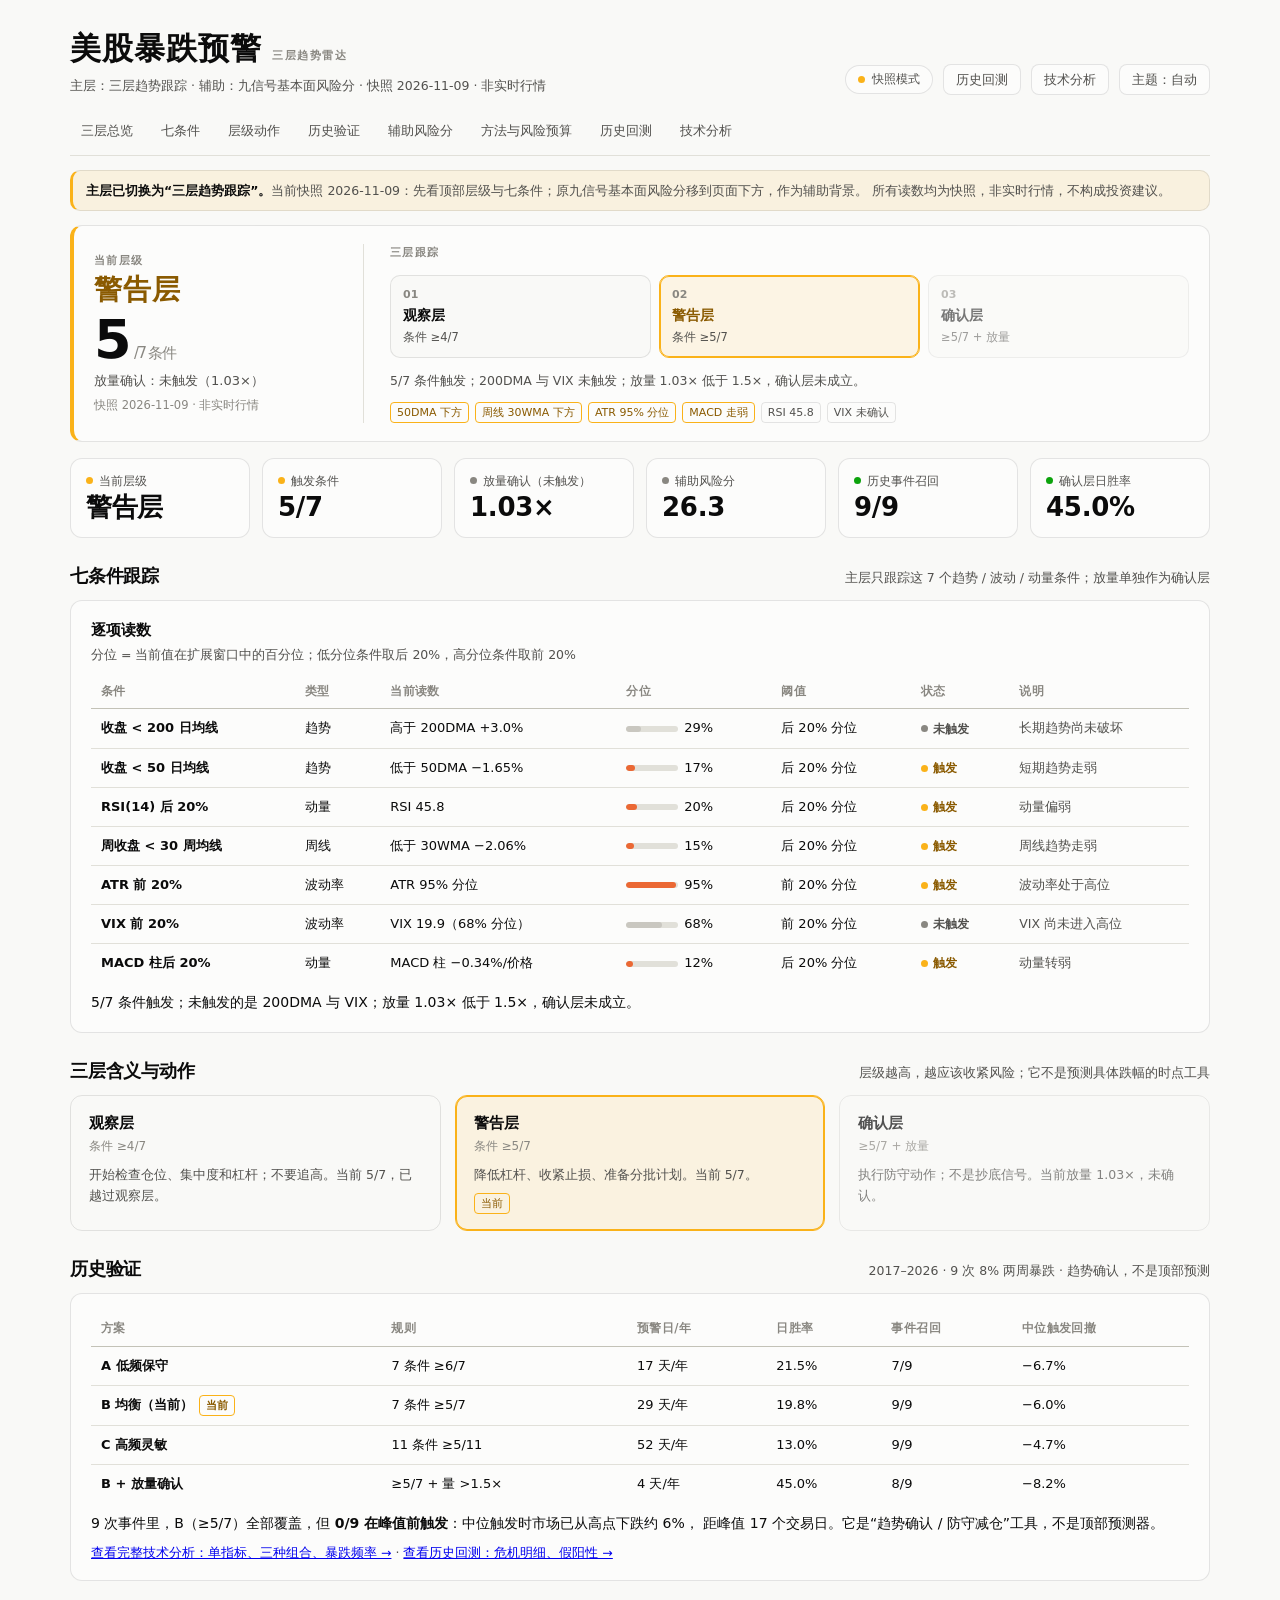
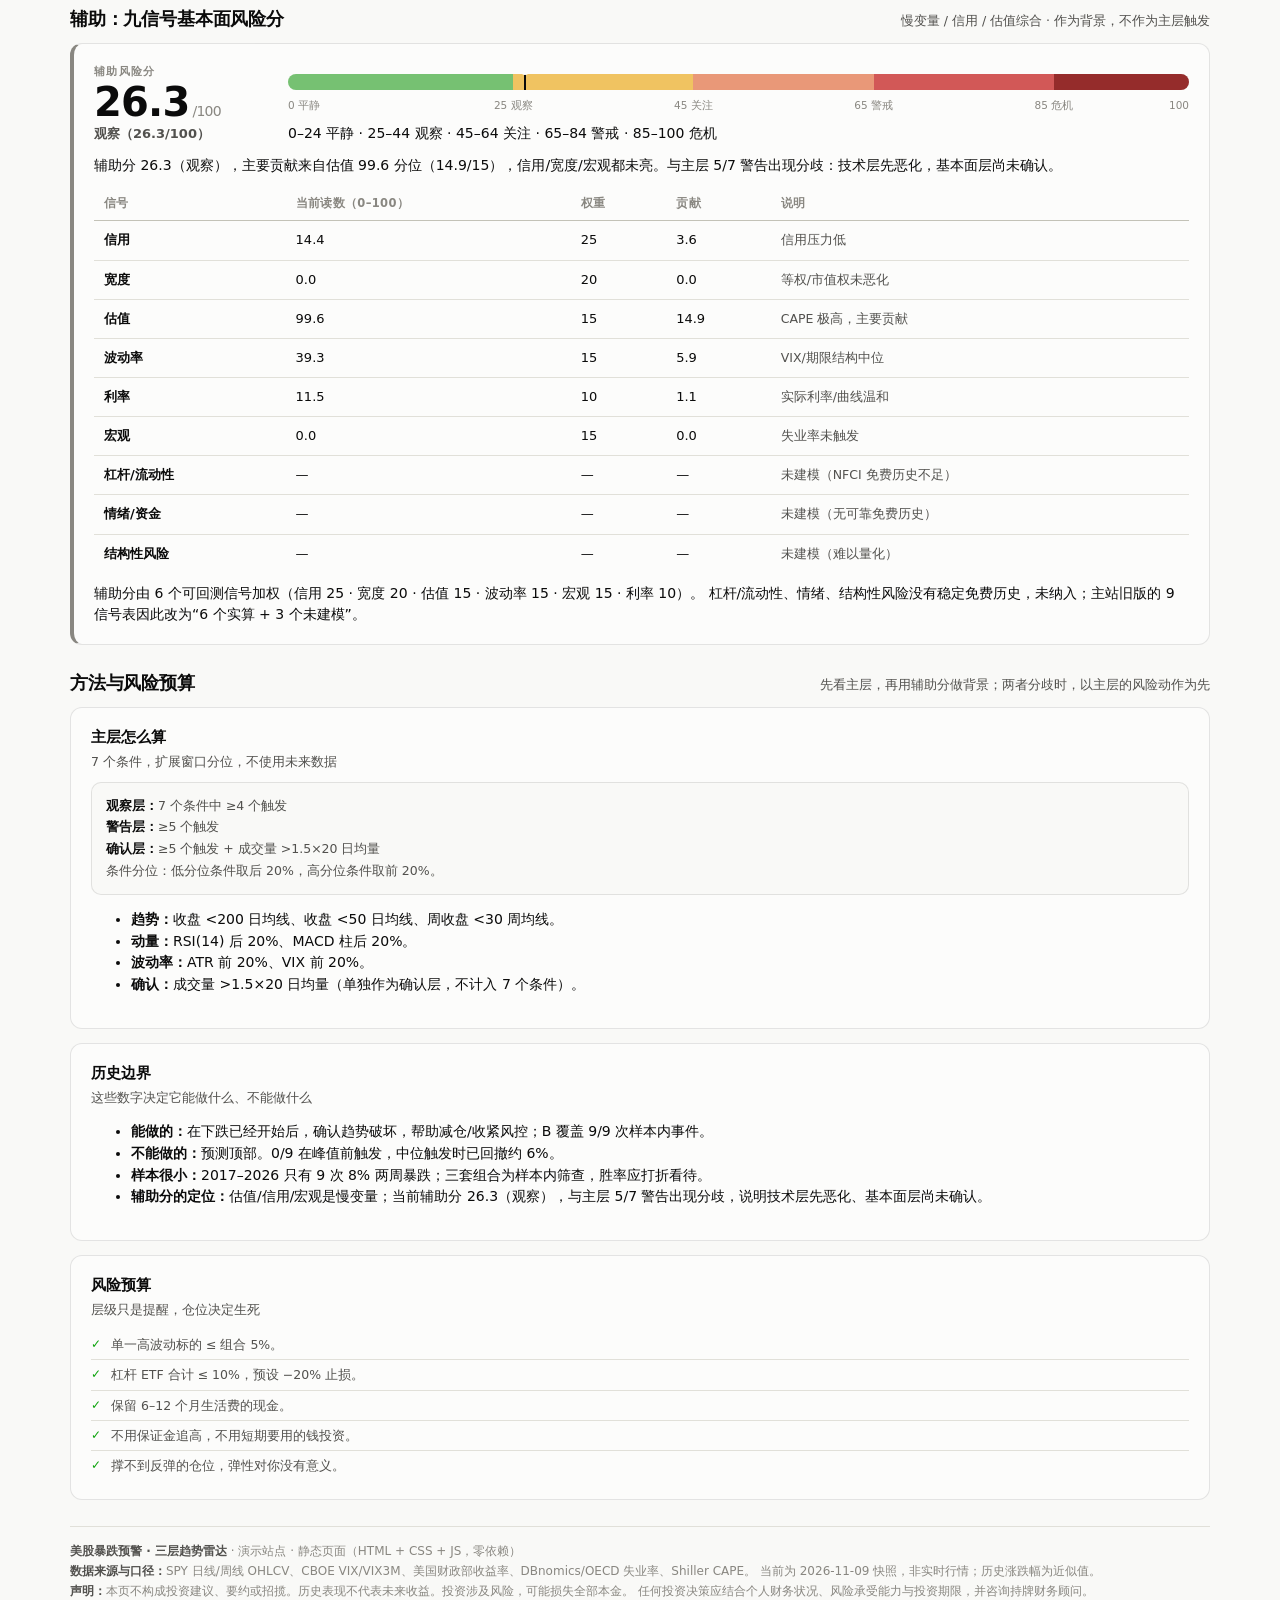
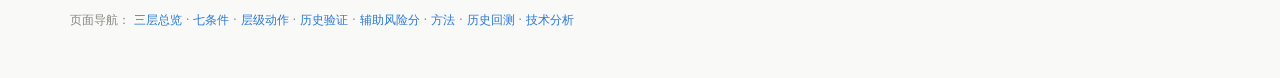
==== index.html @ b8412d59 "Revert "Add GitHub Sponsors button to all pages" This reverts commit 6f9db22087b6ce743ba89060d4298cd" ====
<!DOCTYPE html>
<html lang="zh-CN">
<head>
<meta charset="UTF-8">
<meta name="viewport" content="width=device-width, initial-scale=1.0">
<title>美股暴跌预警 · 三层趋势雷达</title>
<meta name="description" content="以三层趋势跟踪为主：观察层 ≥4/7、警告层 ≥5/7、确认层 ≥5/7 + 放量。原九信号基本面风险分降为辅助信息。快照数据，不构成投资建议。">
<meta name="theme-color" content="#f9f9f7" media="(prefers-color-scheme: light)">
<meta name="theme-color" content="#0d0d0d" media="(prefers-color-scheme: dark)">
<link rel="icon" type="image/svg+xml" href="assets/favicon.svg">
<link rel="stylesheet" href="assets/site.css">
<style>
  /* 三层首页专用布局 */
  .layer-hero {
    display: grid;
    grid-template-columns: 270px 1fr;
    gap: 26px;
    align-items: stretch;
    border-left: 4px solid var(--warn);
  }
  .layer-current {
    border-right: 1px solid var(--grid);
    padding-right: 24px;
    display: flex;
    flex-direction: column;
    justify-content: center;
  }
  .layer-tier {
    font-size: 28px;
    font-weight: 750;
    letter-spacing: 0.04em;
    line-height: 1.2;
    margin-top: 4px;
    color: var(--warn-text);
  }
  .layer-score {
    font-size: 54px;
    font-weight: 750;
    line-height: 1.05;
    letter-spacing: -0.03em;
    margin: 6px 0 2px;
  }
  .layer-score small {
    font-size: 15px;
    font-weight: 500;
    color: var(--muted);
    margin-left: 4px;
  }
  .layer-sub { font-size: 13px; color: var(--ink-2); }
  .layer-note { font-size: 11.5px; color: var(--muted); margin-top: 6px; }
  .layer-right { min-width: 0; }
  .layer-ladder { display: flex; align-items: stretch; margin: 14px 0 12px; }
  .layer-step {
    flex: 1;
    border: 1px solid var(--border);
    border-radius: 10px;
    padding: 10px 12px;
    background: var(--page);
    opacity: 0.55;
  }
  .layer-step + .layer-step { margin-left: 8px; }
  .layer-step.active { opacity: 1; }
  .layer-step.current {
    border-color: var(--warn);
    background: var(--warn-soft);
    box-shadow: 0 0 0 1px var(--warn) inset;
  }
  .layer-step .ls-num { font-size: 11px; color: var(--muted); font-weight: 650; }
  .layer-step .ls-title { font-size: 14px; font-weight: 700; margin: 2px 0; }
  .layer-step .ls-rule { font-size: 11.5px; color: var(--ink-2); }
  .layer-step.current .ls-title { color: var(--warn-text); }
  .layer-summary {
    font-size: 12.5px;
    line-height: 1.75;
    color: var(--ink-2);
    margin: 6px 0 10px;
  }
  .layer-tags { display: flex; flex-wrap: wrap; gap: 6px; }

  .tier-grid { display: grid; grid-template-columns: repeat(3, 1fr); gap: 14px; }
  .tier-card {
    background: var(--surface);
    border: 1px solid var(--border);
    border-radius: 12px;
    padding: 16px 18px;
    opacity: 0.7;
  }
  .tier-card.active { opacity: 1; }
  .tier-card.current {
    border-color: var(--warn);
    background: var(--warn-soft);
    box-shadow: 0 0 0 1px var(--warn) inset;
  }
  .tier-card h3 { margin: 0; font-size: 15px; }
  .tier-card .rule { font-size: 12px; color: var(--muted); margin-top: 2px; }
  .tier-card p { font-size: 12.5px; color: var(--ink-2); line-height: 1.7; margin: 8px 0 0; }
  .tier-card .tag { margin-top: 8px; }

  .aux-card { border-left: 4px solid var(--muted); }
  .aux-head {
    display: grid;
    grid-template-columns: 170px 1fr;
    gap: 24px;
    align-items: center;
    margin-bottom: 10px;
  }
  .aux-score { font-size: 40px; font-weight: 750; line-height: 1.1; letter-spacing: -0.02em; }
  .aux-score small { font-size: 14px; font-weight: 500; color: var(--muted); margin-left: 3px; }
  .aux-band { font-size: 13px; font-weight: 650; color: var(--ink-2); }
  .aux-meter-wrap { min-width: 0; }

  @media (max-width: 900px) {
    .layer-hero { grid-template-columns: 1fr; }
    .layer-current {
      border-right: 0;
      border-bottom: 1px solid var(--grid);
      padding-right: 0;
      padding-bottom: 14px;
    }
    .layer-ladder { flex-direction: column; }
    .layer-step + .layer-step { margin-left: 0; margin-top: 6px; }
    .tier-grid { grid-template-columns: 1fr; }
    .aux-head { grid-template-columns: 1fr; }
  }
</style>
</head>
<body class="viz-root">
<div class="wrap">

  <header class="masthead">
    <div>
      <h1>美股暴跌预警 <span class="mast-tag">三层趋势雷达</span></h1>
      <div class="sub">主层：三层趋势跟踪 · 辅助：九信号基本面风险分 · 快照 <span id="updTime">—</span> · 非实时行情</div>
    </div>
    <div class="mast-right">
      <span class="src-badge"><span class="live-dot"></span> 快照模式</span>
      <a class="ghost-btn" href="backtest.html" style="text-decoration:none">历史回测</a>
      <a class="ghost-btn" href="technical.html" style="text-decoration:none">技术分析</a>
      <button class="ghost-btn" id="themeBtn" type="button">主题：自动</button>
    </div>
  </header>

  <nav class="site-nav" aria-label="页面导航">
    <a href="#overview">三层总览</a>
    <a href="#conditions">七条件</a>
    <a href="#tiers">层级动作</a>
    <a href="#validation">历史验证</a>
    <a href="#auxiliary">辅助风险分</a>
    <a href="#method">方法与风险预算</a>
    <a href="backtest.html">历史回测</a>
    <a href="technical.html">技术分析</a>
  </nav>

  <div class="demo-banner" role="note">
    <strong>主层已切换为“三层趋势跟踪”。</strong>当前快照 <span id="bannerDate">—</span>：先看顶部层级与七条件；原九信号基本面风险分移到页面下方，作为辅助背景。
    所有读数均为快照，非实时行情，不构成投资建议。
  </div>

  <!-- ================= 三层总览 ================= -->
  <section id="overview" class="report-section">
    <div class="card layer-hero" id="layerHero">
      <div class="layer-current">
        <div class="eyebrow">当前层级</div>
        <div class="layer-tier" id="layerTier">警告层</div>
        <div class="layer-score"><span id="layerScore">5</span><small>/7 条件</small></div>
        <div class="layer-sub" id="layerSub">放量确认：未触发（1.03×）</div>
        <div class="layer-note">快照 <span id="layerDate">—</span> · 非实时行情</div>
      </div>
      <div class="layer-right">
        <div class="eyebrow">三层跟踪</div>
        <div class="layer-ladder" id="layerLadder">
          <div class="layer-step" data-tier="observe">
            <div class="ls-num">01</div>
            <div class="ls-title">观察层</div>
            <div class="ls-rule">条件 ≥4/7</div>
          </div>
          <div class="layer-step" data-tier="warn">
            <div class="ls-num">02</div>
            <div class="ls-title">警告层</div>
            <div class="ls-rule">条件 ≥5/7</div>
          </div>
          <div class="layer-step" data-tier="confirm">
            <div class="ls-num">03</div>
            <div class="ls-title">确认层</div>
            <div class="ls-rule">≥5/7 + 放量</div>
          </div>
        </div>
        <p class="layer-summary" id="layerSummary">加载中…</p>
        <div class="layer-tags" id="layerTags"></div>
      </div>
    </div>
  </section>

  <!-- ================= KPI ================= -->
  <section class="kpis" id="layerKpis" aria-label="三层跟踪核心指标"></section>

  <!-- ================= 七条件 ================= -->
  <section id="conditions" class="report-section">
    <div class="section-head">
      <h2>七条件跟踪</h2>
      <p class="cap">主层只跟踪这 7 个趋势 / 波动 / 动量条件；放量单独作为确认层</p>
    </div>
    <div class="card">
      <div class="card-head">
        <div>
          <h2>逐项读数</h2>
          <p class="cap">分位 = 当前值在扩展窗口中的百分位；低分位条件取后 20%，高分位条件取前 20%</p>
        </div>
      </div>
      <p class="scroll-hint">表格可左右滑动 →</p>
      <div class="tblwrap">
        <table class="sig" id="conditionTable">
          <thead>
            <tr>
              <th>条件</th><th>类型</th><th>当前读数</th><th>分位</th>
              <th>阈值</th><th>状态</th><th>说明</th>
            </tr>
          </thead>
          <tbody id="conditionRows"></tbody>
        </table>
      </div>
      <p class="tech-note" id="conditionNote" style="margin:10px 0 0">加载中…</p>
    </div>
  </section>

  <!-- ================= 层级动作 ================= -->
  <section id="tiers" class="report-section">
    <div class="section-head">
      <h2>三层含义与动作</h2>
      <p class="cap">层级越高，越应该收紧风险；它不是预测具体跌幅的时点工具</p>
    </div>
    <div class="tier-grid" id="tierCards"></div>
  </section>

  <!-- ================= 历史验证 ================= -->
  <section id="validation" class="report-section">
    <div class="section-head">
      <h2>历史验证</h2>
      <p class="cap">2017–2026 · 9 次 8% 两周暴跌 · 趋势确认，不是顶部预测</p>
    </div>
    <div class="card">
      <p class="scroll-hint">表格可左右滑动 →</p>
      <div class="tblwrap">
        <table class="sig" id="profileTable">
          <thead>
            <tr>
              <th>方案</th><th>规则</th><th>预警日/年</th>
              <th>日胜率</th><th>事件召回</th><th>中位触发回撤</th>
            </tr>
          </thead>
          <tbody id="profileRows"></tbody>
        </table>
      </div>
      <p class="tech-note" style="margin:10px 0 0">
        9 次事件里，B（≥5/7）全部覆盖，但 <b>0/9 在峰值前触发</b>：中位触发时市场已从高点下跌约 6%，
        距峰值 17 个交易日。它是“趋势确认 / 防守减仓”工具，不是顶部预测器。
      </p>
      <p class="cap" style="margin-top:8px">
        <a href="technical.html">查看完整技术分析：单指标、三种组合、暴跌频率 →</a> ·
        <a href="backtest.html">查看历史回测：危机明细、假阳性 →</a>
      </p>
    </div>
  </section>

  <!-- ================= 辅助风险分 ================= -->
  <section id="auxiliary" class="report-section">
    <div class="section-head">
      <h2>辅助：九信号基本面风险分</h2>
      <p class="cap">慢变量 / 信用 / 估值综合 · 作为背景，不作为主层触发</p>
    </div>

    <div class="card aux-card">
      <div class="aux-head">
        <div>
          <div class="eyebrow">辅助风险分</div>
          <div class="aux-score"><span id="auxScore">26.3</span><small>/100</small></div>
          <div class="aux-band" id="auxBand">观察</div>
        </div>
        <div class="aux-meter-wrap">
          <div class="risk-meter" id="auxMeter" role="img" aria-label="辅助风险分 26.3，处于观察区间">
            <div class="rm-seg rm-calm" style="width:25%"></div>
            <div class="rm-seg rm-watch" style="width:20%"></div>
            <div class="rm-seg rm-elev" style="width:20%"></div>
            <div class="rm-seg rm-alert" style="width:20%"></div>
            <div class="rm-seg rm-crisis" style="width:15%"></div>
            <div class="rm-marker" id="auxMarker" style="left:26.3%"><span></span></div>
          </div>
          <div class="risk-scale">
            <span style="left:0%">0 平静</span>
            <span style="left:25%">25 观察</span>
            <span style="left:45%">45 关注</span>
            <span style="left:65%">65 警戒</span>
            <span style="left:85%">85 危机</span>
            <span style="left:100%">100</span>
          </div>
          <p class="tech-note" style="margin:6px 0 0">0–24 平静 · 25–44 观察 · 45–64 关注 · 65–84 警戒 · 85–100 危机</p>
        </div>
      </div>

      <p class="tech-note" id="auxNote" style="margin:6px 0 10px">加载中…</p>

      <p class="scroll-hint">表格可左右滑动 →</p>
      <div class="tblwrap">
        <table class="sig">
          <thead>
            <tr><th>信号</th><th>当前读数（0–100）</th><th>权重</th><th>贡献</th><th>说明</th></tr>
          </thead>
          <tbody id="auxRows"></tbody>
        </table>
      </div>
      <p class="tech-note" style="margin:10px 0 0">
        辅助分由 6 个可回测信号加权（信用 25 · 宽度 20 · 估值 15 · 波动率 15 · 宏观 15 · 利率 10）。
        杠杆/流动性、情绪、结构性风险没有稳定免费历史，未纳入；主站旧版的 9 信号表因此改为“6 个实算 + 3 个未建模”。
      </p>
    </div>
  </section>

  <!-- ================= 方法与风险预算 ================= -->
  <section id="method" class="report-section">
    <div class="section-head">
      <h2>方法与风险预算</h2>
      <p class="cap">先看主层，再用辅助分做背景；两者分歧时，以主层的风险动作为先</p>
    </div>

    <div class="card">
      <div class="card-head">
        <div>
          <h2>主层怎么算</h2>
          <p class="cap">7 个条件，扩展窗口分位，不使用未来数据</p>
        </div>
      </div>
      <div class="formula-box" style="margin-bottom:10px">
        <b>观察层：</b>7 个条件中 ≥4 个触发<br>
        <b>警告层：</b>≥5 个触发<br>
        <b>确认层：</b>≥5 个触发 + 成交量 &gt;1.5×20 日均量<br>
        条件分位：低分位条件取后 20%，高分位条件取前 20%。
      </div>
      <ul class="tech-list">
        <li><b>趋势：</b>收盘 &lt;200 日均线、收盘 &lt;50 日均线、周收盘 &lt;30 周均线。</li>
        <li><b>动量：</b>RSI(14) 后 20%、MACD 柱后 20%。</li>
        <li><b>波动率：</b>ATR 前 20%、VIX 前 20%。</li>
        <li><b>确认：</b>成交量 &gt;1.5×20 日均量（单独作为确认层，不计入 7 个条件）。</li>
      </ul>
    </div>

    <div class="card">
      <div class="card-head">
        <div>
          <h2>历史边界</h2>
          <p class="cap">这些数字决定它能做什么、不能做什么</p>
        </div>
      </div>
      <ul class="tech-list">
        <li><b>能做的：</b>在下跌已经开始后，确认趋势破坏，帮助减仓/收紧风控；B 覆盖 9/9 次样本内事件。</li>
        <li><b>不能做的：</b>预测顶部。0/9 在峰值前触发，中位触发时已回撤约 6%。</li>
        <li><b>样本很小：</b>2017–2026 只有 9 次 8% 两周暴跌；三套组合为样本内筛查，胜率应打折看待。</li>
        <li><b>辅助分的定位：</b>估值/信用/宏观是慢变量；当前辅助分 26.3（观察），与主层 5/7 警告出现分歧，说明技术层先恶化、基本面层尚未确认。</li>
      </ul>
    </div>

    <div class="card">
      <div class="card-head">
        <div>
          <h2>风险预算</h2>
          <p class="cap">层级只是提醒，仓位决定生死</p>
        </div>
      </div>
      <ul class="checklist">
        <li>单一高波动标的 ≤ 组合 5%。</li>
        <li>杠杆 ETF 合计 ≤ 10%，预设 −20% 止损。</li>
        <li>保留 6–12 个月生活费的现金。</li>
        <li>不用保证金追高，不用短期要用的钱投资。</li>
        <li>撑不到反弹的仓位，弹性对你没有意义。</li>
      </ul>
    </div>
  </section>

  <footer>
    <b>美股暴跌预警 · 三层趋势雷达</b> · 演示站点 · 静态页面（HTML + CSS + JS，零依赖）<br>
    <b>数据来源与口径：</b>SPY 日线/周线 OHLCV、CBOE VIX/VIX3M、美国财政部收益率、DBnomics/OECD 失业率、Shiller CAPE。
    当前为 <span id="footerDate">—</span> 快照，非实时行情；历史涨跌幅为近似值。<br>
    <b>声明：</b>本页不构成投资建议、要约或招揽。历史表现不代表未来收益。投资涉及风险，可能损失全部本金。
    任何投资决策应结合个人财务状况、风险承受能力与投资期限，并咨询持牌财务顾问。<br>
    <span style="display:block;margin-top:8px">
      页面导航：
      <a href="#overview">三层总览</a> ·
      <a href="#conditions">七条件</a> ·
      <a href="#tiers">层级动作</a> ·
      <a href="#validation">历史验证</a> ·
      <a href="#auxiliary">辅助风险分</a> ·
      <a href="#method">方法</a> ·
      <a href="backtest.html">历史回测</a> ·
      <a href="technical.html">技术分析</a>
    </span>
  </footer>
</div>

<noscript>
  <div style="max-width:1140px;margin:12px auto;padding:12px;border:1px solid #d03b3b;border-radius:8px;color:#d03b3b">
    三层跟踪与辅助分需要启用 JavaScript。
  </div>
</noscript>

<script src="assets/app.js"></script>
</body>
</html>
---- assets/site.css ----
/* ==========================================================================
   美股暴跌预警 · US Crash Radar
   设计令牌复用自 GoldWebsite / goldsite 的 dataviz 调色板实例。
   零依赖，浏览器直接打开即可。
   ========================================================================== */

.viz-root {
  color-scheme: light;
  --surface-1: #fcfcfb;
  --page: #f9f9f7;
  --ink: #0b0b0b;
  --ink-2: #52514e;
  --muted: #898781;
  --grid: #e1e0d9;
  --baseline: #c3c2b7;
  --border: rgba(11, 11, 11, 0.10);
  --s1: #2a78d6;
  --s2: #eb6834;
  --rise: #008300;
  --fall: #e34948;
  --seq-track: #cde2fb;
  --deem: #c9c7c0;
  --good: #0ca30c;
  --good-text: #006300;
  --warn: #fab219;
  --warn-text: #8a5a00;
  --serious: #ec835a;
  --serious-text: #a34a1f;
  --crit: #d03b3b;
  --delta-up: #006300;
  --delta-down: #d03b3b;
  --tt-bg: #ffffff;
  --tt-shadow: 0 6px 24px rgba(11, 11, 11, 0.14);
  --accent-soft: rgba(42, 120, 214, 0.08);
  --warn-soft: rgba(250, 178, 25, 0.10);
  --crit-soft: rgba(208, 59, 59, 0.08);
}

@media (prefers-color-scheme: dark) {
  :root:where(:not([data-theme="light"])) .viz-root {
    color-scheme: dark;
    --surface-1: #1a1a19;
    --page: #0d0d0d;
    --ink: #ffffff;
    --ink-2: #c3c2b7;
    --muted: #898781;
    --grid: #2c2c2a;
    --baseline: #383835;
    --border: rgba(255, 255, 255, 0.10);
    --s1: #3987e5;
    --s2: #d95926;
    --rise: #008300;
    --fall: #e66767;
    --seq-track: #184f95;
    --deem: #4a4a46;
    --good: #0ca30c;
    --good-text: #0ca30c;
    --warn: #fab219;
    --warn-text: #fab219;
    --serious: #ec835a;
    --serious-text: #ec835a;
    --crit: #d03b3b;
    --delta-up: #0ca30c;
    --delta-down: #e66767;
    --tt-bg: #232322;
    --tt-shadow: 0 6px 24px rgba(0, 0, 0, 0.5);
    --accent-soft: rgba(57, 135, 229, 0.12);
    --warn-soft: rgba(250, 178, 25, 0.12);
    --crit-soft: rgba(208, 59, 59, 0.14);
  }
}

:root[data-theme="dark"] .viz-root {
  color-scheme: dark;
  --surface-1: #1a1a19;
  --page: #0d0d0d;
  --ink: #ffffff;
  --ink-2: #c3c2b7;
  --muted: #898781;
  --grid: #2c2c2a;
  --baseline: #383835;
  --border: rgba(255, 255, 255, 0.10);
  --s1: #3987e5;
  --s2: #d95926;
  --rise: #008300;
  --fall: #e66767;
  --seq-track: #184f95;
  --deem: #4a4a46;
  --good: #0ca30c;
  --good-text: #0ca30c;
  --warn: #fab219;
  --warn-text: #fab219;
  --serious: #ec835a;
  --serious-text: #ec835a;
  --crit: #d03b3b;
  --delta-up: #0ca30c;
  --delta-down: #e66767;
  --tt-bg: #232322;
  --tt-shadow: 0 6px 24px rgba(0, 0, 0, 0.5);
  --accent-soft: rgba(57, 135, 229, 0.12);
  --warn-soft: rgba(250, 178, 25, 0.12);
  --crit-soft: rgba(208, 59, 59, 0.14);
}

* { box-sizing: border-box; }

.viz-root {
  font-family: system-ui, -apple-system, "Segoe UI", "PingFang SC", "Microsoft YaHei", sans-serif;
  background: var(--page);
  color: var(--ink);
  margin: 0;
  min-height: 100vh;
  padding: 24px 20px 48px;
  font-size: 14px;
  line-height: 1.55;
  -webkit-font-smoothing: antialiased;
}

.wrap { max-width: 1140px; margin: 0 auto; }

/* ---------- 页头 ---------- */
.masthead {
  display: flex;
  align-items: flex-end;
  justify-content: space-between;
  gap: 16px;
  flex-wrap: wrap;
  margin-bottom: 12px;
}
.masthead h1 {
  font-size: 31px;
  font-weight: 750;
  margin: 0;
  letter-spacing: 1px;
  display: flex;
  align-items: baseline;
  flex-wrap: wrap;
  gap: 10px;
}
.mast-tag {
  font-size: 11px;
  font-weight: 650;
  letter-spacing: 1.6px;
  color: var(--muted);
}
.masthead .sub { color: var(--ink-2); font-size: 12.5px; margin-top: 4px; }
.mast-right { display: flex; align-items: center; gap: 10px; flex-wrap: wrap; }
.src-badge {
  font-size: 12px;
  color: var(--ink-2);
  border: 1px solid var(--border);
  border-radius: 999px;
  padding: 4px 12px;
  background: var(--surface-1);
  display: inline-flex;
  align-items: center;
  gap: 7px;
}
.live-dot {
  width: 7px;
  height: 7px;
  border-radius: 50%;
  background: var(--warn);
  flex: none;
}
.ghost-btn {
  font: inherit;
  font-size: 12.5px;
  color: var(--ink-2);
  background: var(--surface-1);
  border: 1px solid var(--border);
  border-radius: 8px;
  padding: 5px 12px;
  cursor: pointer;
}
.ghost-btn:hover { color: var(--ink); border-color: var(--baseline); }

/* ---------- 导航 ---------- */
.site-nav {
  position: sticky;
  top: 0;
  z-index: 30;
  display: flex;
  flex-wrap: wrap;
  gap: 6px;
  padding: 9px 0;
  margin-bottom: 14px;
  background: var(--page);
  background: color-mix(in srgb, var(--page) 92%, transparent);
  backdrop-filter: blur(10px);
  -webkit-backdrop-filter: blur(10px);
  border-bottom: 1px solid var(--grid);
}
.site-nav a {
  font-size: 12.5px;
  color: var(--ink-2);
  text-decoration: none;
  padding: 4px 10px;
  border-radius: 999px;
  border: 1px solid transparent;
  white-space: nowrap;
}
.site-nav a:hover { color: var(--s1); border-color: var(--border); background: var(--surface-1); }

/* ---------- 演示提示 ---------- */
.demo-banner {
  border: 1px solid var(--border);
  border-left: 3px solid var(--warn);
  border-radius: 10px;
  background: var(--warn-soft);
  color: var(--ink-2);
  font-size: 12.5px;
  line-height: 1.7;
  padding: 9px 13px;
  margin-bottom: 14px;
}
.demo-banner strong { color: var(--ink); }
.demo-banner code {
  font-family: ui-monospace, SFMono-Regular, Consolas, "Liberation Mono", monospace;
  font-size: 11.5px;
  background: var(--surface-1);
  border: 1px solid var(--border);
  border-radius: 5px;
  padding: 1px 5px;
  color: var(--ink);
}

/* ---------- 卡片 ---------- */
.card {
  background: var(--surface-1);
  border: 1px solid var(--border);
  border-radius: 12px;
  padding: 18px 20px;
}
.card + .card { margin-top: 14px; }
.card h2 { font-size: 15px; font-weight: 650; margin: 0; }
.card h3 { font-size: 13.5px; font-weight: 650; margin: 0 0 8px; }
.card .cap { color: var(--ink-2); font-size: 12.5px; margin: 3px 0 0; }
.card-head {
  display: flex;
  align-items: flex-start;
  justify-content: space-between;
  gap: 12px;
  margin-bottom: 10px;
  flex-wrap: wrap;
}
.eyebrow {
  font-size: 11px;
  font-weight: 700;
  letter-spacing: 0.12em;
  text-transform: uppercase;
  color: var(--muted);
}

/* ---------- 预警总览 ---------- */
.alert-card {
  display: grid;
  grid-template-columns: 250px 1fr;
  gap: 24px;
  align-items: stretch;
  border-left: 4px solid var(--serious);
}
.alert-left {
  border-right: 1px solid var(--grid);
  padding-right: 22px;
  display: flex;
  flex-direction: column;
  justify-content: center;
}
.alert-level {
  font-size: 25px;
  font-weight: 750;
  letter-spacing: 0.04em;
  line-height: 1.2;
  margin-top: 4px;
  color: var(--serious-text);
}
.alert-score {
  font-size: 52px;
  font-weight: 750;
  line-height: 1.05;
  letter-spacing: -0.03em;
  margin: 4px 0 2px;
}
.alert-score small { font-size: 16px; font-weight: 500; color: var(--muted); margin-left: 3px; }
.alert-note { font-size: 12px; color: var(--muted); }
.alert-right { min-width: 0; }
.risk-meter {
  position: relative;
  display: flex;
  height: 16px;
  border-radius: 8px;
  overflow: hidden;
  background: var(--grid);
  margin: 12px 0 7px;
}
.rm-seg { height: 100%; }
.rm-calm { background: var(--good); opacity: 0.50; }
.rm-watch { background: var(--warn); opacity: 0.62; }
.rm-elev { background: var(--serious); opacity: 0.76; }
.rm-alert { background: var(--crit); opacity: 0.82; }
.rm-crisis { background: #8f1d1d; opacity: 0.92; }
.rm-marker {
  position: absolute;
  top: -5px;
  bottom: -5px;
  width: 2px;
  background: var(--ink);
  transform: translateX(-1px);
}
.rm-marker span {
  position: absolute;
  top: -4px;
  left: 50%;
  transform: translateX(-50%);
  width: 10px;
  height: 10px;
  border-radius: 50%;
  background: var(--ink);
  border: 2px solid var(--surface-1);
}
.risk-scale {
  position: relative;
  height: 16px;
  font-size: 10.5px;
  color: var(--muted);
  margin-bottom: 10px;
}
.risk-scale span {
  position: absolute;
  top: 0;
  transform: translateX(-50%);
  white-space: nowrap;
}
.risk-scale span:first-child { transform: none; }
.risk-scale span:last-child { transform: translateX(-100%); }
.alert-summary {
  font-size: 13px;
  color: var(--ink-2);
  line-height: 1.7;
  margin: 8px 0 10px;
}
.alert-tags { display: flex; flex-wrap: wrap; gap: 6px; }

/* ---------- KPI ---------- */
.kpis {
  display: grid;
  grid-template-columns: repeat(auto-fit, minmax(172px, 1fr));
  gap: 12px;
  margin-bottom: 16px;
}
.stat {
  background: var(--surface-1);
  border: 1px solid var(--border);
  border-radius: 12px;
  padding: 13px 15px;
  min-width: 0;
}
.stat-label {
  font-size: 12px;
  color: var(--ink-2);
  display: flex;
  align-items: center;
  gap: 6px;
  white-space: nowrap;
}
.stat-value {
  font-size: 26px;
  font-weight: 650;
  margin: 3px 0 1px;
  line-height: 1.15;
  letter-spacing: -0.01em;
}
.stat-value small { font-size: 13px; font-weight: 500; color: var(--ink-2); margin-left: 2px; }
.stat-delta { font-size: 12px; color: var(--ink-2); }
.stat-delta.up { color: var(--delta-up); }
.stat-delta.dn { color: var(--delta-down); }
.stat-foot {
  display: flex;
  align-items: center;
  justify-content: space-between;
  gap: 8px;
  margin-top: 8px;
}
.chip {
  display: inline-flex;
  align-items: center;
  gap: 5px;
  font-size: 11.5px;
  font-weight: 600;
  white-space: nowrap;
}
.chip-good { color: var(--good-text); }
.chip-warn { color: var(--warn-text); }
.chip-serious { color: var(--serious-text); }
.chip-crit { color: var(--crit); }
.chip-mid { color: var(--ink-2); }
.spark { display: block; flex: none; }

/* ---------- 圆点 / 标签 ---------- */
.dot {
  display: inline-block;
  width: 7px;
  height: 7px;
  border-radius: 50%;
  background: var(--muted);
  flex: none;
}
.dot.good { background: var(--good); }
.dot.warn { background: var(--warn); }
.dot.serious { background: var(--serious); }
.dot.crit { background: var(--crit); }
.dot.mid { background: var(--muted); }
.tag {
  display: inline-block;
  font-size: 11px;
  border: 1px solid var(--border);
  border-radius: 4px;
  padding: 1px 6px;
  color: var(--ink-2);
  white-space: nowrap;
}
.tag.warn { color: var(--warn-text); border-color: var(--warn); }
.tag.crit { color: var(--crit); border-color: var(--crit); }

/* ---------- 区块 ---------- */
.report-section { margin-bottom: 16px; scroll-margin-top: 54px; }
.section-head {
  display: flex;
  align-items: baseline;
  justify-content: space-between;
  gap: 14px;
  flex-wrap: wrap;
  margin: 24px 0 10px;
}
.section-head h2 {
  font-size: 18px;
  font-weight: 700;
  margin: 0;
  letter-spacing: -0.01em;
}
.section-head .cap { font-size: 12.5px; color: var(--ink-2); margin: 0; }

/* ---------- 信号表 ---------- */
.tblwrap { overflow-x: auto; -webkit-overflow-scrolling: touch; }
.scroll-hint { display: none; font-size: 11.5px; color: var(--muted); margin: 0 0 6px; }
@media (max-width: 760px) { .scroll-hint { display: block; } }
table.sig { width: 100%; min-width: 760px; border-collapse: collapse; font-size: 13px; }
table.sig th {
  text-align: left;
  font-size: 11.5px;
  color: var(--muted);
  font-weight: 650;
  letter-spacing: 0.03em;
  padding: 8px 10px;
  border-bottom: 1px solid var(--baseline);
  white-space: nowrap;
}
table.sig td {
  padding: 9px 10px;
  border-bottom: 1px solid var(--grid);
  vertical-align: top;
}
table.sig tr:last-child td { border-bottom: 0; }
table.sig td.num { font-variant-numeric: tabular-nums; white-space: nowrap; }
table.sig td:first-child { color: var(--ink); font-weight: 600; white-space: nowrap; }
table.sig .why { color: var(--ink-2); font-size: 12.5px; }
.status-tag {
  display: inline-flex;
  align-items: center;
  gap: 5px;
  font-size: 12px;
  font-weight: 600;
  white-space: nowrap;
}
.status-good { color: var(--good-text); }
.status-warn { color: var(--warn-text); }
.status-serious { color: var(--serious-text); }
.status-crit { color: var(--crit); }
.status-mid { color: var(--ink-2); }
.mini-bar {
  display: inline-block;
  width: 52px;
  height: 6px;
  border-radius: 3px;
  background: var(--grid);
  vertical-align: middle;
  margin-right: 6px;
  overflow: hidden;
}
.mini-bar span {
  display: block;
  height: 100%;
  border-radius: 3px;
  background: var(--s2);
}

/* ---------- 驱动条 ---------- */
.drv-item { padding: 8px 0; border-bottom: 1px solid var(--grid); }
.drv-item:last-child { border-bottom: 0; }
.drv-line {
  display: grid;
  grid-template-columns: 132px 1fr 78px;
  gap: 10px;
  align-items: center;
}
.drv-name { font-size: 13px; font-weight: 600; }
.drv-track {
  position: relative;
  height: 10px;
  background: var(--grid);
  border-radius: 5px;
  overflow: hidden;
}
.drv-fill {
  position: absolute;
  left: 0;
  top: 0;
  height: 100%;
  border-radius: 5px;
  background: var(--s2);
}
.drv-val {
  font-size: 12px;
  text-align: right;
  font-variant-numeric: tabular-nums;
  color: var(--ink-2);
}
.drv-reason {
  font-size: 11.5px;
  color: var(--ink-2);
  margin: 3px 0 0;
  padding-left: 142px;
  line-height: 1.55;
}
.formula-box {
  border: 1px solid var(--border);
  border-radius: 10px;
  background: var(--page);
  padding: 12px 14px;
  font-size: 12.5px;
  color: var(--ink-2);
  line-height: 1.75;
}
.formula-box b { color: var(--ink); }
.formula-box code {
  font-family: ui-monospace, SFMono-Regular, Consolas, "Liberation Mono", monospace;
  font-size: 11.5px;
  background: var(--surface-1);
  border: 1px solid var(--border);
  border-radius: 5px;
  padding: 1px 5px;
  color: var(--ink);
}

/* ---------- 图表 ---------- */
.charts-grid { display: grid; grid-template-columns: 1fr 1fr; gap: 16px; }
.charts-grid .span2 { grid-column: 1 / -1; }
.chartbox { width: 100%; }
.chartbox svg { display: block; width: 100%; height: auto; }
.legend {
  display: flex;
  gap: 16px;
  flex-wrap: wrap;
  font-size: 12px;
  color: var(--ink-2);
  margin: 2px 0 6px;
  align-items: center;
}
.legend .k { display: inline-flex; align-items: center; gap: 6px; }
.kbox { width: 11px; height: 11px; border-radius: 2px; display: inline-block; }
.nodata { color: var(--muted); font-size: 13px; padding: 24px 0; text-align: center; }

/* ---------- 数据表 ---------- */
details.data-table {
  margin-top: 8px;
  border-top: 1px solid var(--grid);
  padding-top: 8px;
}
details.data-table summary {
  cursor: pointer;
  list-style: none;
  font-size: 12px;
  color: var(--s1);
  font-weight: 600;
}
details.data-table summary::-webkit-details-marker { display: none; }
details.data-table summary::before { content: "▸ "; }
details.data-table[open] summary::before { content: "▾ "; }
details.data-table .tblwrap {
  max-height: 280px;
  overflow: auto;
  border: 1px solid var(--border);
  border-radius: 8px;
  margin-top: 8px;
}
table.data { width: 100%; border-collapse: collapse; font-size: 12.5px; }
table.data th {
  position: sticky;
  top: 0;
  background: var(--surface-1);
  text-align: right;
  font-weight: 600;
  color: var(--ink-2);
  padding: 7px 10px;
  border-bottom: 1px solid var(--grid);
  white-space: nowrap;
}
table.data th:first-child, table.data td:first-child { text-align: left; }
table.data td {
  padding: 6px 10px;
  text-align: right;
  border-bottom: 1px solid var(--grid);
  color: var(--ink);
  font-variant-numeric: tabular-nums;
  white-space: nowrap;
}
table.data tr:last-child td { border-bottom: 0; }

/* ---------- 时间线 ---------- */
.timeline { list-style: none; margin: 0; padding: 0; }
.timeline li {
  position: relative;
  padding: 0 0 14px 20px;
  border-left: 2px solid var(--grid);
}
.timeline li:last-child { padding-bottom: 0; }
.timeline li::before {
  content: "";
  position: absolute;
  left: -5px;
  top: 4px;
  width: 8px;
  height: 8px;
  border-radius: 50%;
  background: var(--s1);
  border: 2px solid var(--surface-1);
}
.timeline .d { font-size: 12px; color: var(--s1); font-weight: 650; }
.timeline .t { font-size: 12.5px; color: var(--ink-2); margin-top: 1px; }
.timeline b { color: var(--ink); }

/* ---------- 暴露地图 ---------- */
table.exposure { width: 100%; min-width: 720px; border-collapse: collapse; font-size: 12.5px; }
table.exposure th {
  text-align: left;
  font-size: 11.5px;
  color: var(--muted);
  font-weight: 650;
  padding: 8px 10px;
  border-bottom: 1px solid var(--baseline);
  white-space: nowrap;
}
table.exposure td {
  padding: 8px 10px;
  border-bottom: 1px solid var(--grid);
  color: var(--ink-2);
  vertical-align: top;
}
table.exposure tr:last-child td { border-bottom: 0; }
table.exposure td:first-child { color: var(--ink); font-weight: 600; white-space: nowrap; }

/* ---------- 行动清单 ---------- */
.playbook-grid { display: grid; grid-template-columns: repeat(3, 1fr); gap: 16px; }
.playbook-grid .card { margin-top: 0; }
.checklist { list-style: none; margin: 0; padding: 0; }
.checklist li {
  position: relative;
  padding: 5px 0 5px 20px;
  font-size: 12.5px;
  color: var(--ink-2);
  border-bottom: 1px solid var(--grid);
}
.checklist li:last-child { border-bottom: 0; }
.checklist li::before {
  content: "✓";
  position: absolute;
  left: 0;
  top: 5px;
  color: var(--good);
  font-weight: 700;
  font-size: 12px;
}
.tranche { width: 100%; border-collapse: collapse; font-size: 12.5px; }
.tranche td { padding: 5px 0; border-bottom: 1px solid var(--grid); color: var(--ink-2); }
.tranche tr:last-child td { border-bottom: 0; }
.tranche td:last-child { text-align: right; font-variant-numeric: tabular-nums; color: var(--ink); }

/* ---------- 提示框 ---------- */
#tt {
  position: fixed;
  z-index: 60;
  pointer-events: none;
  background: var(--tt-bg);
  color: var(--ink);
  border: 1px solid var(--border);
  border-radius: 10px;
  box-shadow: var(--tt-shadow);
  padding: 9px 12px;
  font-size: 12.5px;
  min-width: 140px;
  display: none;
}
#tt .tt-title { color: var(--ink-2); font-size: 11.5px; margin-bottom: 4px; }
#tt .tt-row {
  display: flex;
  align-items: center;
  gap: 14px;
  justify-content: space-between;
  margin-top: 2px;
}
#tt .tt-row .n { color: var(--ink-2); display: inline-flex; align-items: center; gap: 6px; }
#tt .tt-row .v { font-weight: 650; font-variant-numeric: tabular-nums; }
#tt .key { width: 10px; height: 2.5px; border-radius: 2px; display: inline-block; flex: none; }

/* ---------- 页脚 ---------- */
footer {
  color: var(--muted);
  font-size: 12px;
  line-height: 1.7;
  border-top: 1px solid var(--grid);
  padding-top: 14px;
  margin-top: 26px;
}
footer b { color: var(--ink-2); }
footer ul { margin: 6px 0 0; padding-left: 18px; }
footer li { margin: 2px 0; }
footer a { color: var(--s1); text-decoration: none; }
footer a:hover { text-decoration: underline; }

/* ---------- 响应式 ---------- */
@media (max-width: 900px) {
  .charts-grid { grid-template-columns: 1fr; }
  .playbook-grid { grid-template-columns: 1fr; }
  .alert-card { grid-template-columns: 1fr; gap: 16px; }
  .alert-left { border-right: 0; border-bottom: 1px solid var(--grid); padding-right: 0; padding-bottom: 14px; }
}
@media (max-width: 620px) {
  .viz-root { padding: 14px 10px 36px; }
  .masthead h1 { font-size: 25px; }
  .alert-score { font-size: 44px; }
  .drv-line { grid-template-columns: 96px 1fr 64px; }
  .drv-reason { padding-left: 0; }
  .kpis { grid-template-columns: 1fr 1fr; }
  .stat-value { font-size: 23px; }
}
@media (max-width: 420px) {
  .kpis { grid-template-columns: 1fr; }
}

@media print {
  .site-nav, .ghost-btn, .demo-banner { display: none !important; }
  body { background: #ffffff; }
  .card, .stat { box-shadow: none; break-inside: avoid; }
}
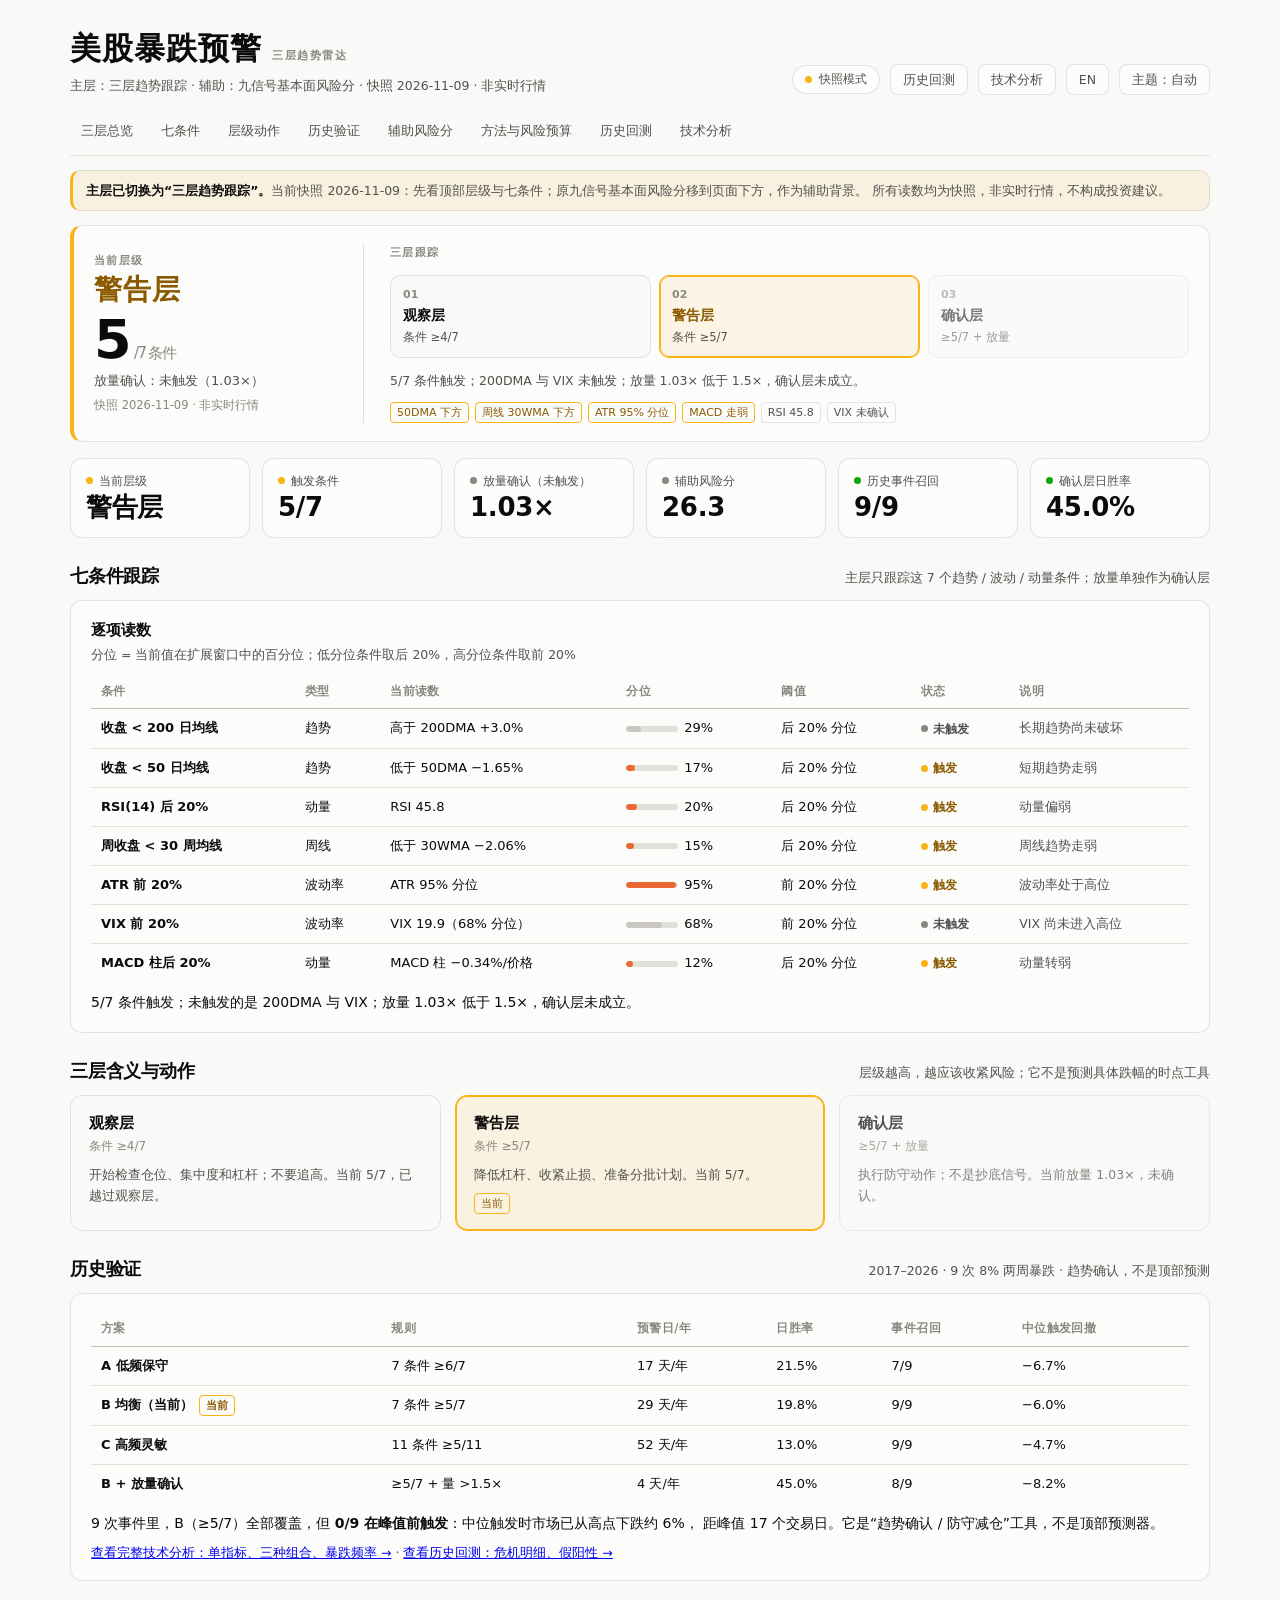
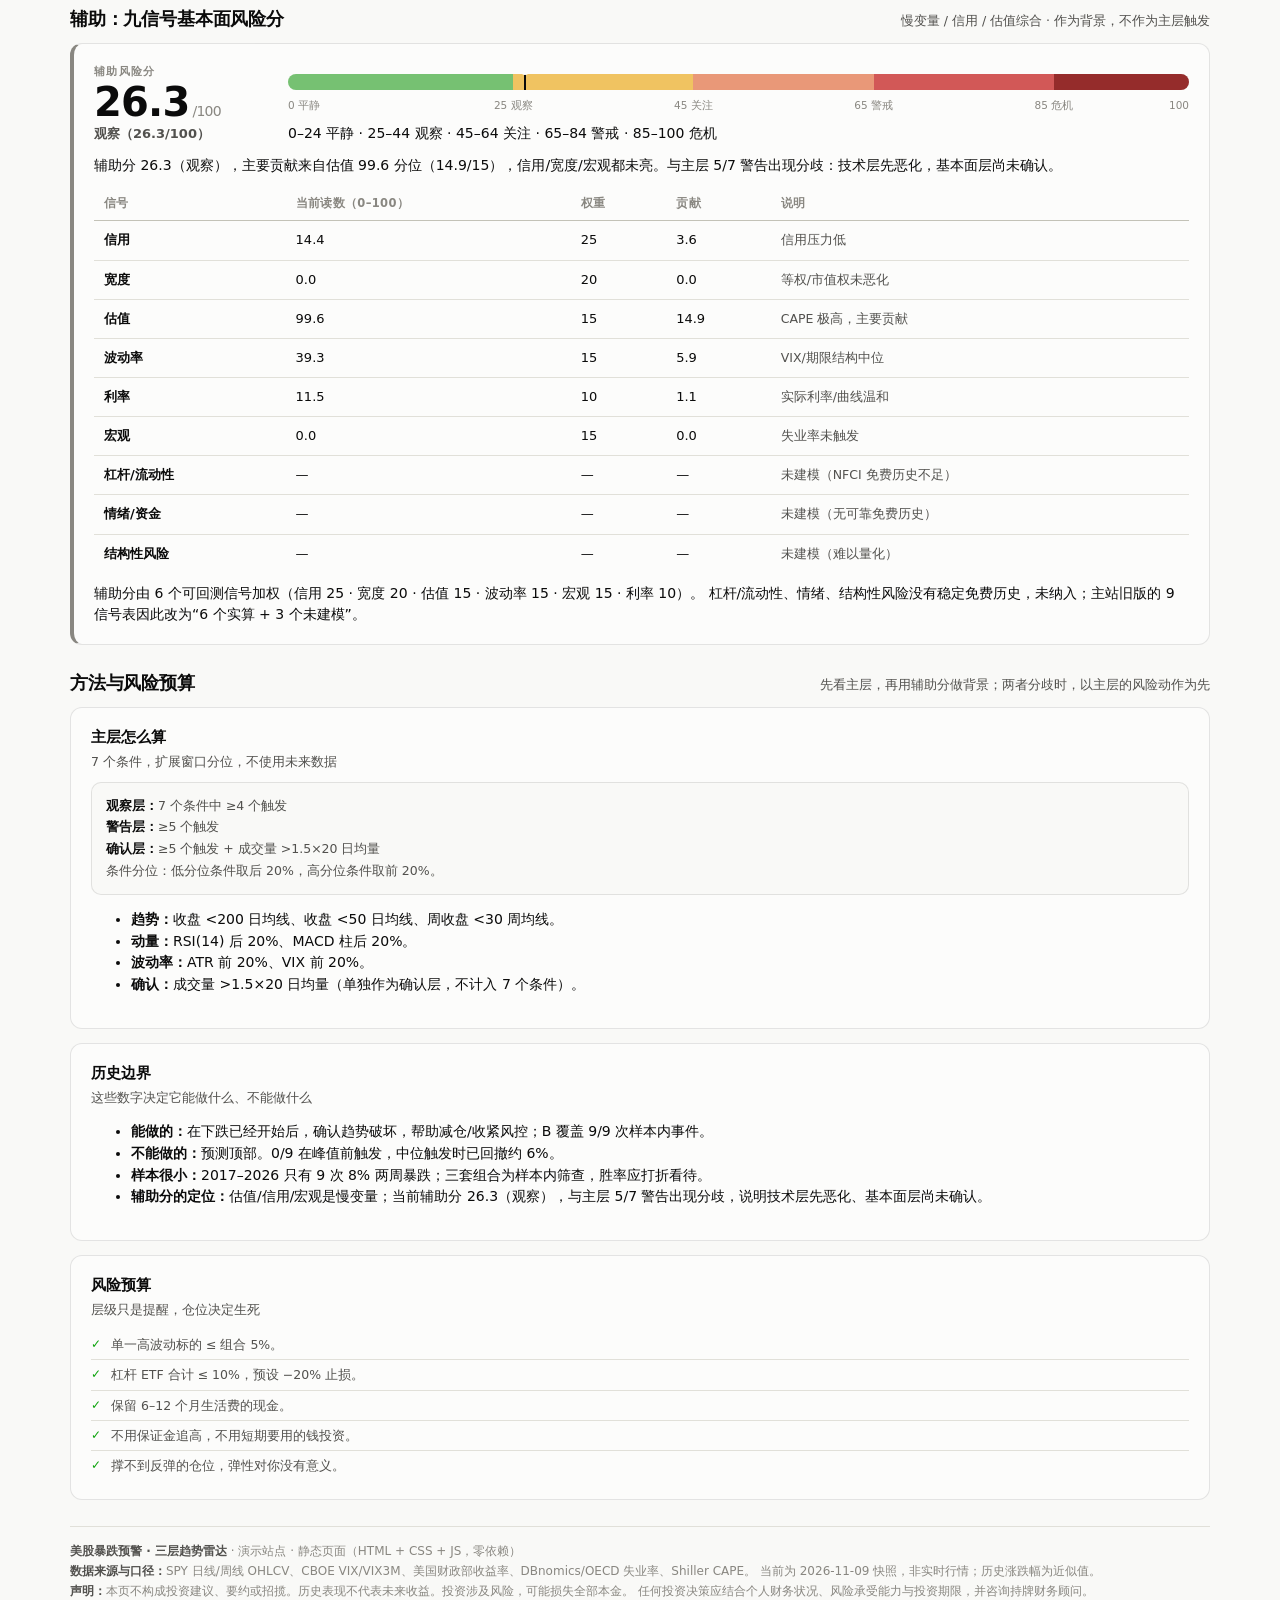
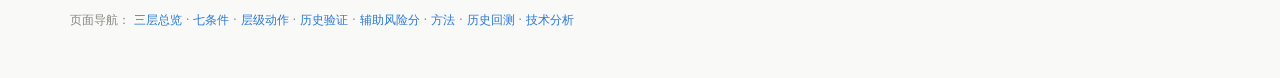
==== commit eeff61cd: "Add English version (en/) with shared data, language switch, and hreflang" ====
--- a/index.html
+++ b/index.html
@@ -7,6 +7,9 @@
 <meta name="description" content="以三层趋势跟踪为主：观察层 ≥4/7、警告层 ≥5/7、确认层 ≥5/7 + 放量。原九信号基本面风险分降为辅助信息。快照数据，不构成投资建议。">
 <meta name="theme-color" content="#f9f9f7" media="(prefers-color-scheme: light)">
 <meta name="theme-color" content="#0d0d0d" media="(prefers-color-scheme: dark)">
+<link rel="alternate" hreflang="en" href="https://wangxian111.github.io/usstockcrash/en/">
+<link rel="alternate" hreflang="zh-CN" href="https://wangxian111.github.io/usstockcrash/">
+<link rel="alternate" hreflang="x-default" href="https://wangxian111.github.io/usstockcrash/">
 <link rel="icon" type="image/svg+xml" href="assets/favicon.svg">
 <link rel="stylesheet" href="assets/site.css">
 <style>
@@ -136,6 +139,7 @@
       <span class="src-badge"><span class="live-dot"></span> 快照模式</span>
       <a class="ghost-btn" href="backtest.html" style="text-decoration:none">历史回测</a>
       <a class="ghost-btn" href="technical.html" style="text-decoration:none">技术分析</a>
+      <a class="ghost-btn" href="en/index.html" style="text-decoration:none" title="View the English version">EN</a>
       <button class="ghost-btn" id="themeBtn" type="button">主题：自动</button>
     </div>
   </header>
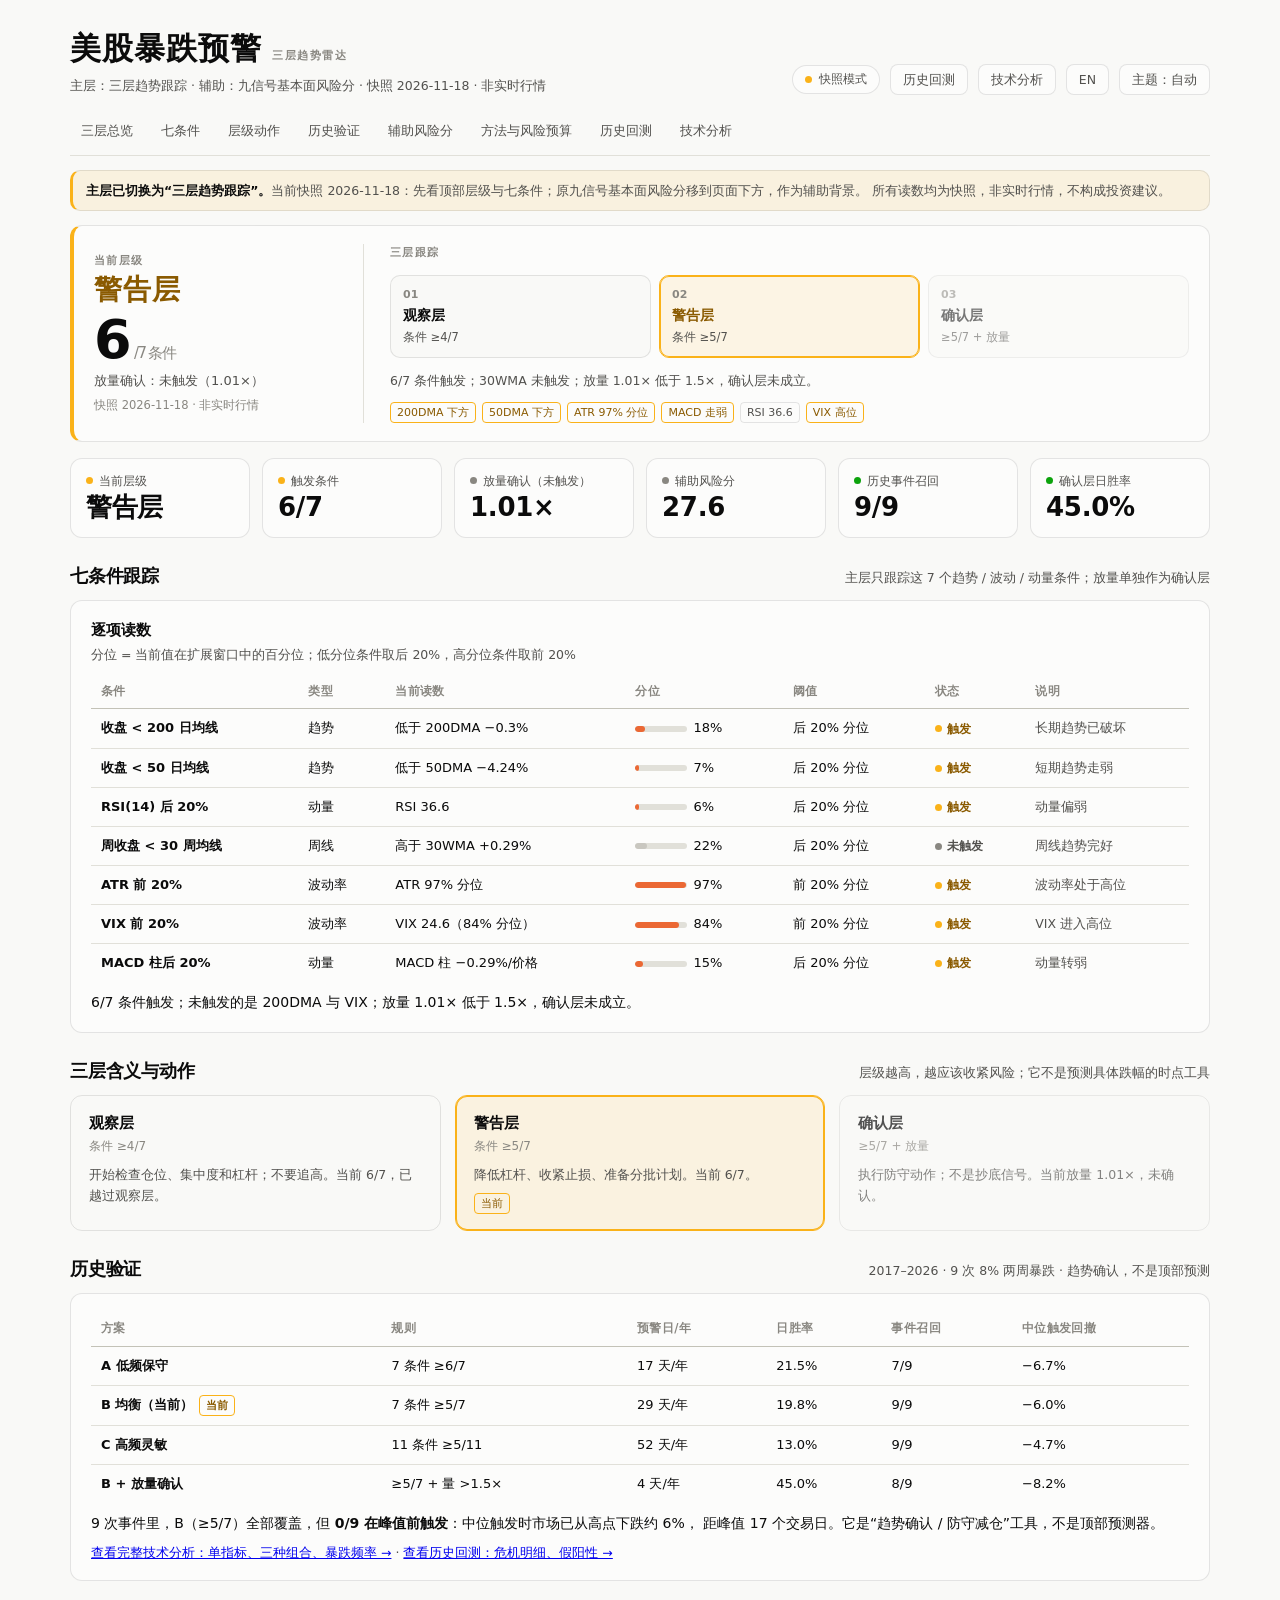
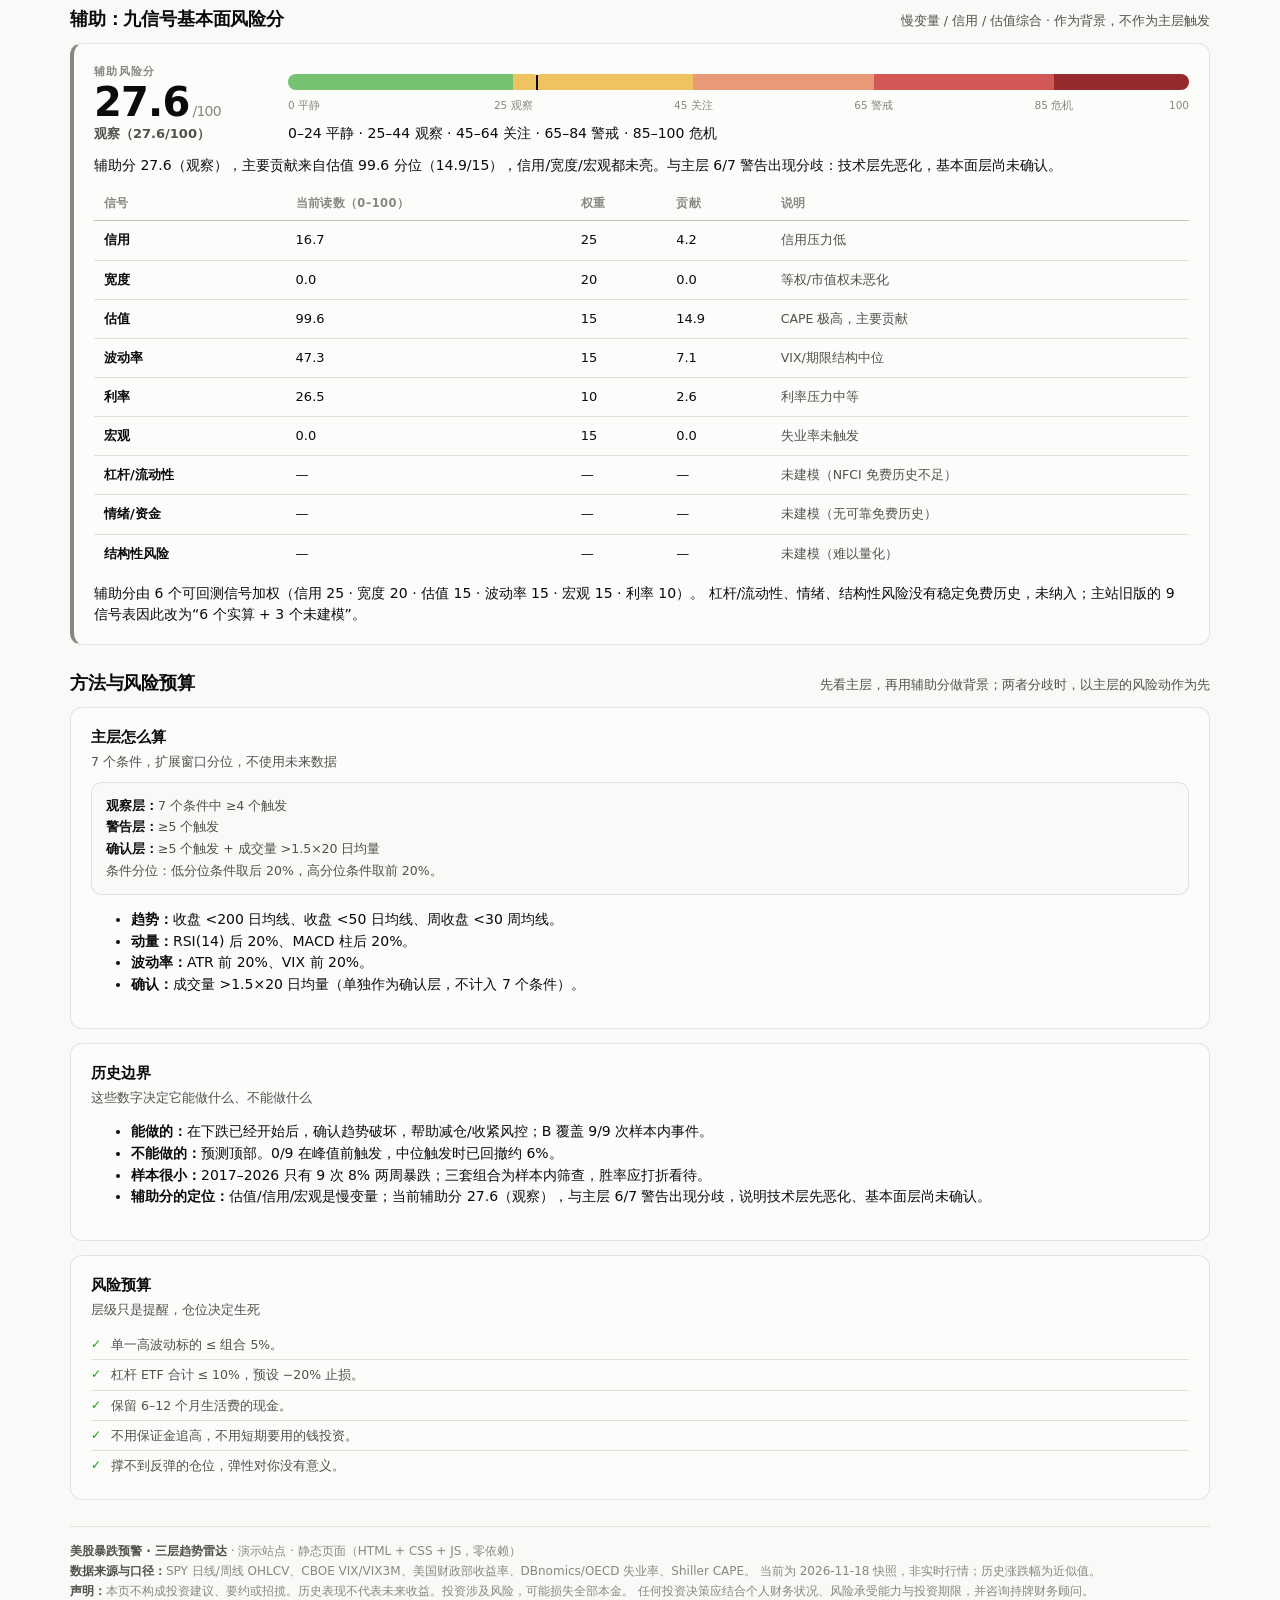
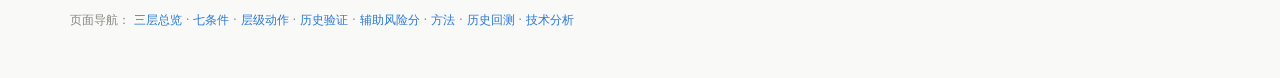
==== commit 9a11e03f: "Add daily 08:00 Beijing auto-update workflow - GitHub Actions rebuilds market data every day at 00:0" ====
--- a/index.html
+++ b/index.html
@@ -358,7 +358,7 @@
         <li><b>能做的：</b>在下跌已经开始后，确认趋势破坏，帮助减仓/收紧风控；B 覆盖 9/9 次样本内事件。</li>
         <li><b>不能做的：</b>预测顶部。0/9 在峰值前触发，中位触发时已回撤约 6%。</li>
         <li><b>样本很小：</b>2017–2026 只有 9 次 8% 两周暴跌；三套组合为样本内筛查，胜率应打折看待。</li>
-        <li><b>辅助分的定位：</b>估值/信用/宏观是慢变量；当前辅助分 26.3（观察），与主层 5/7 警告出现分歧，说明技术层先恶化、基本面层尚未确认。</li>
+        <li><b>辅助分的定位：</b>估值/信用/宏观是慢变量；当前辅助分 27.6（观察），与主层 6/7 警告出现分歧，说明技术层先恶化、基本面层尚未确认。</li>
       </ul>
     </div>
 
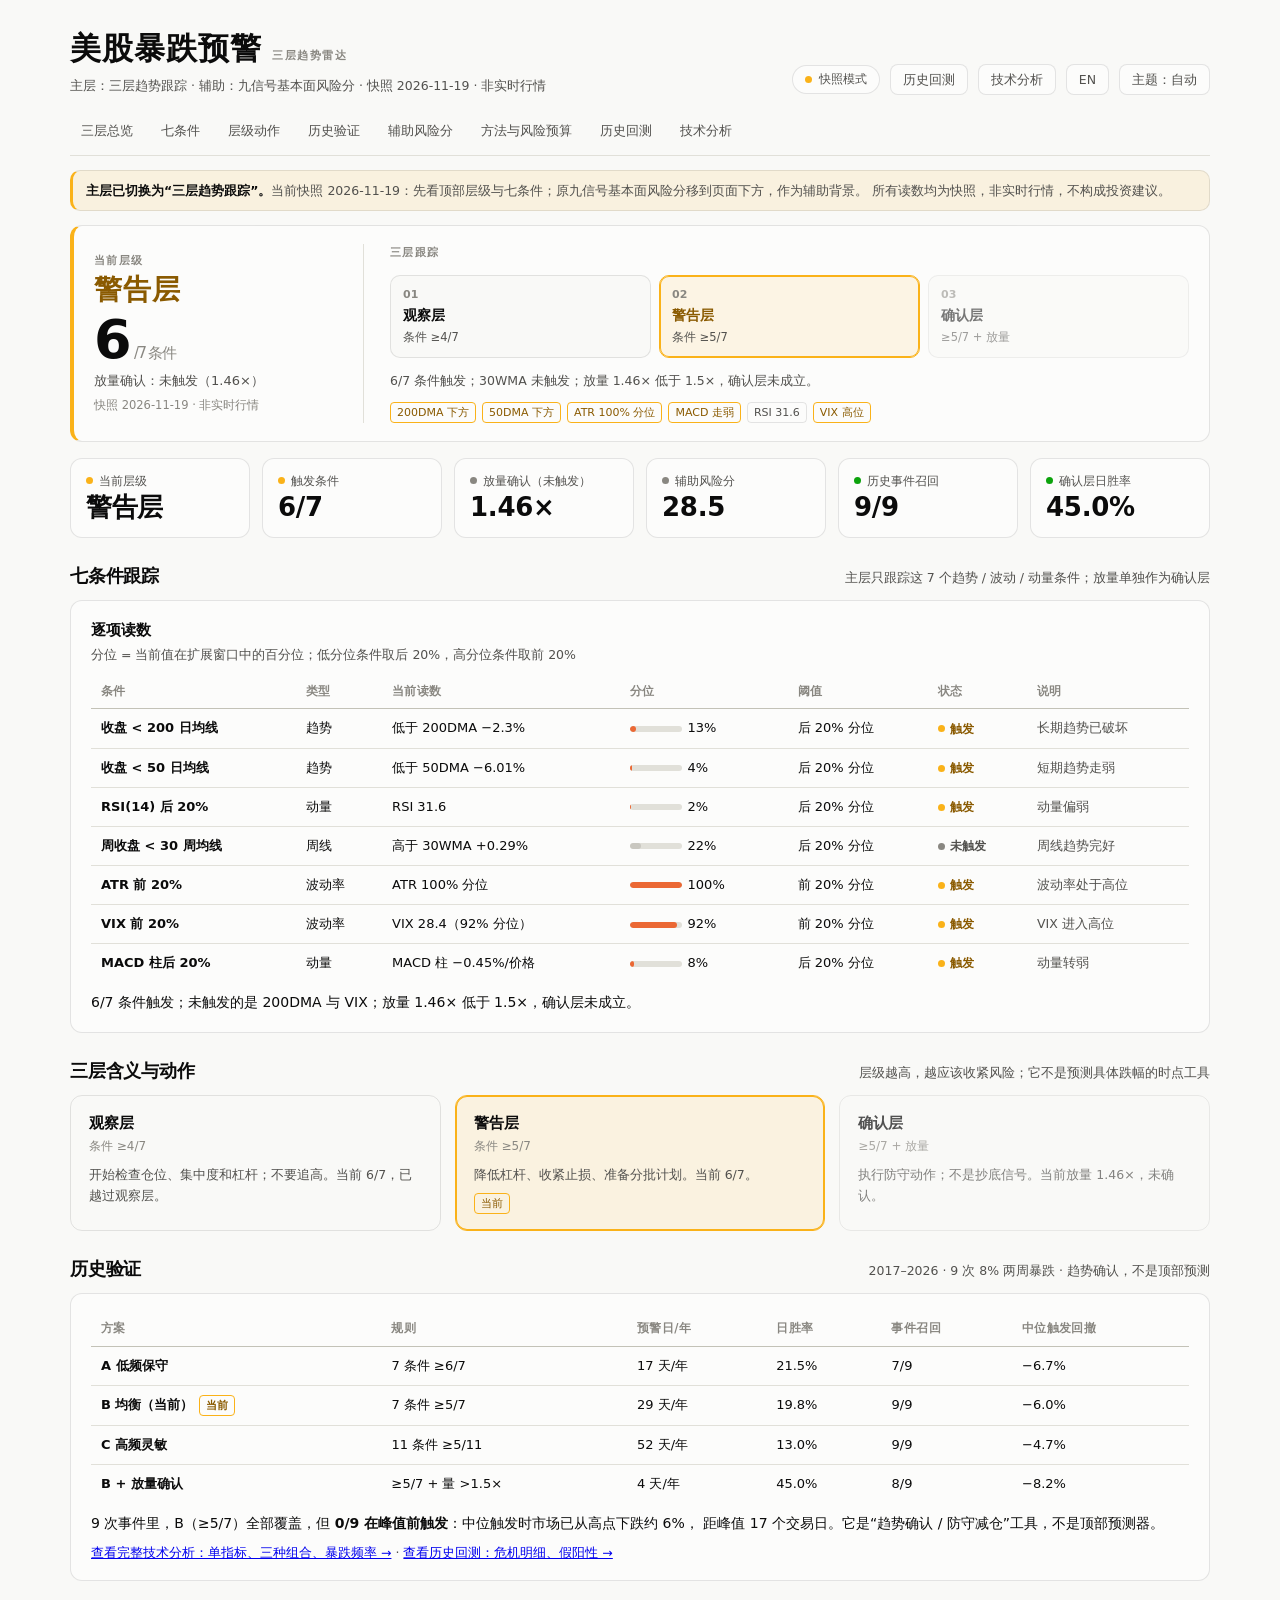
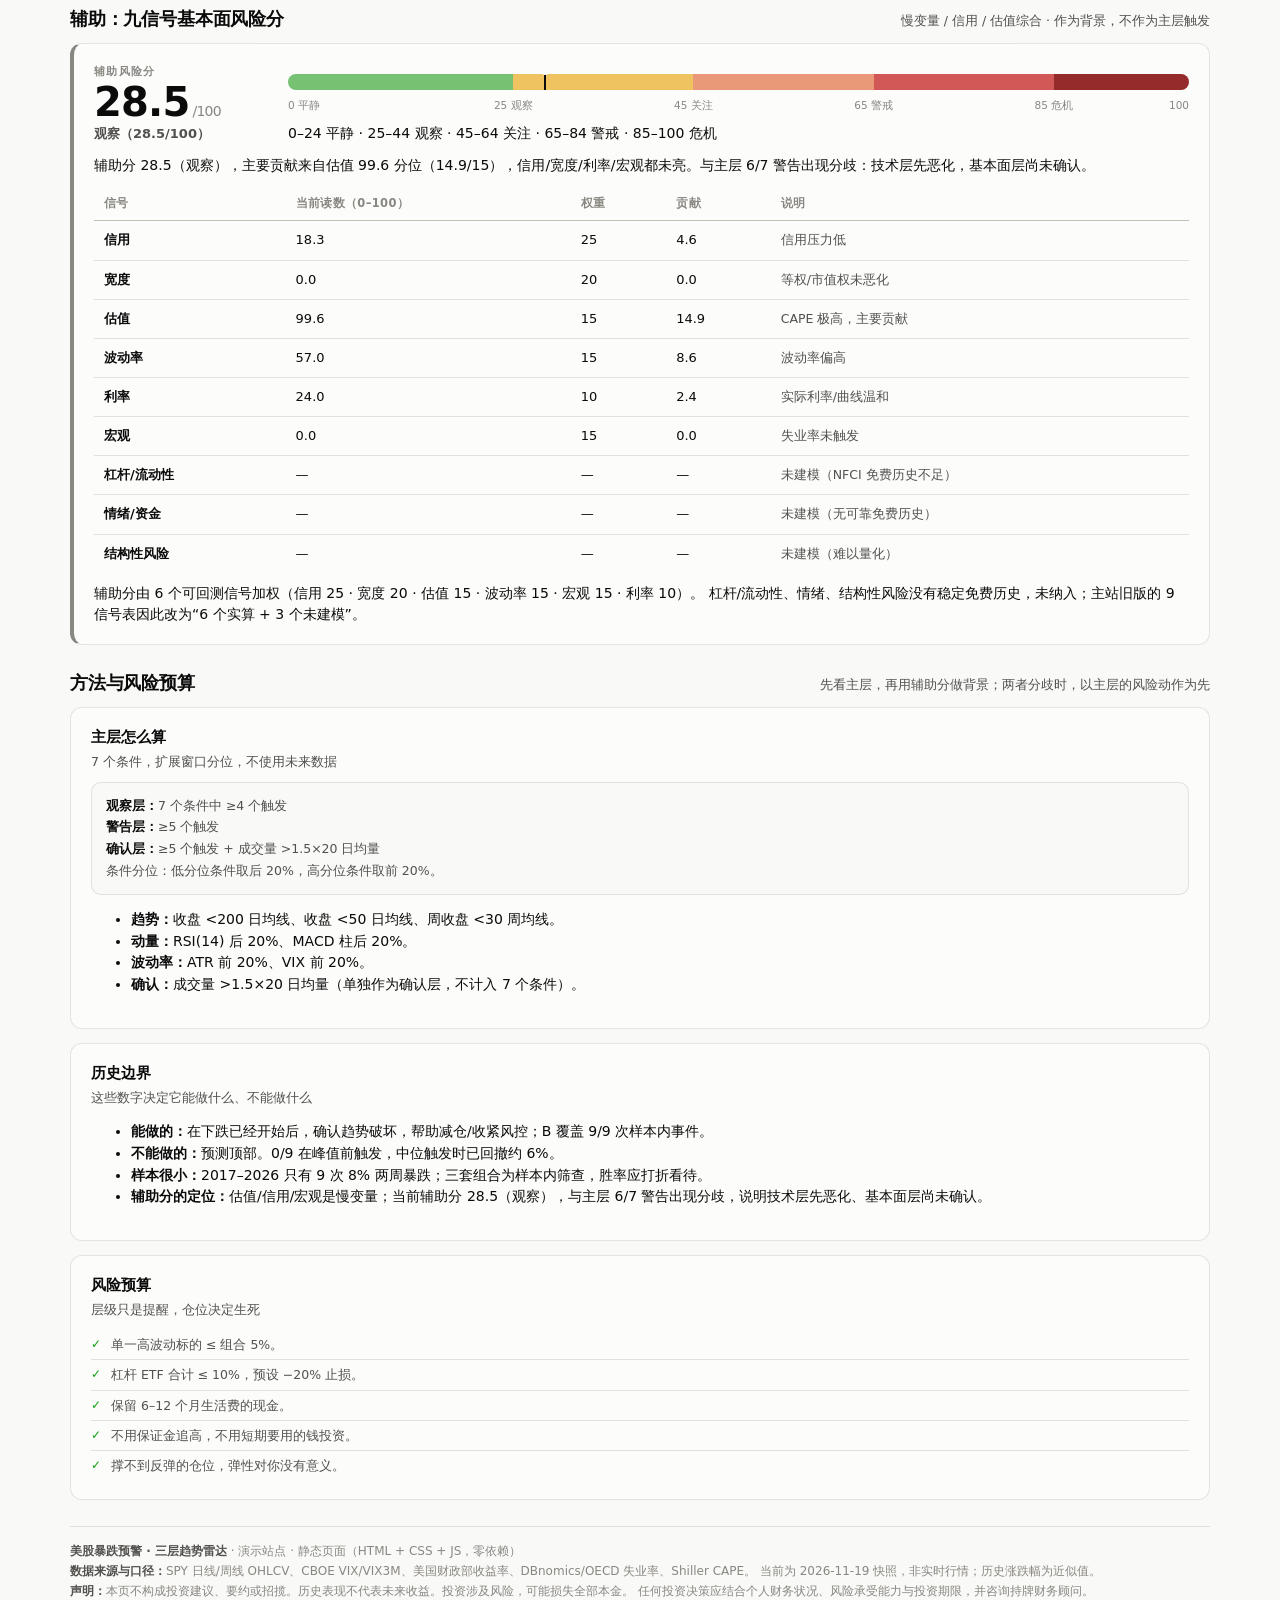
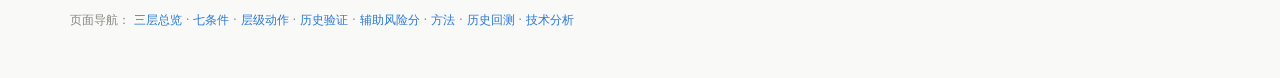
==== commit d4574e41: "chore: daily data update (2026-11-20)" ====
--- a/index.html
+++ b/index.html
@@ -358,7 +358,7 @@
         <li><b>能做的：</b>在下跌已经开始后，确认趋势破坏，帮助减仓/收紧风控；B 覆盖 9/9 次样本内事件。</li>
         <li><b>不能做的：</b>预测顶部。0/9 在峰值前触发，中位触发时已回撤约 6%。</li>
         <li><b>样本很小：</b>2017–2026 只有 9 次 8% 两周暴跌；三套组合为样本内筛查，胜率应打折看待。</li>
-        <li><b>辅助分的定位：</b>估值/信用/宏观是慢变量；当前辅助分 27.6（观察），与主层 6/7 警告出现分歧，说明技术层先恶化、基本面层尚未确认。</li>
+        <li><b>辅助分的定位：</b>估值/信用/宏观是慢变量；当前辅助分 28.5（观察），与主层 6/7 警告出现分歧，说明技术层先恶化、基本面层尚未确认。</li>
       </ul>
     </div>
 
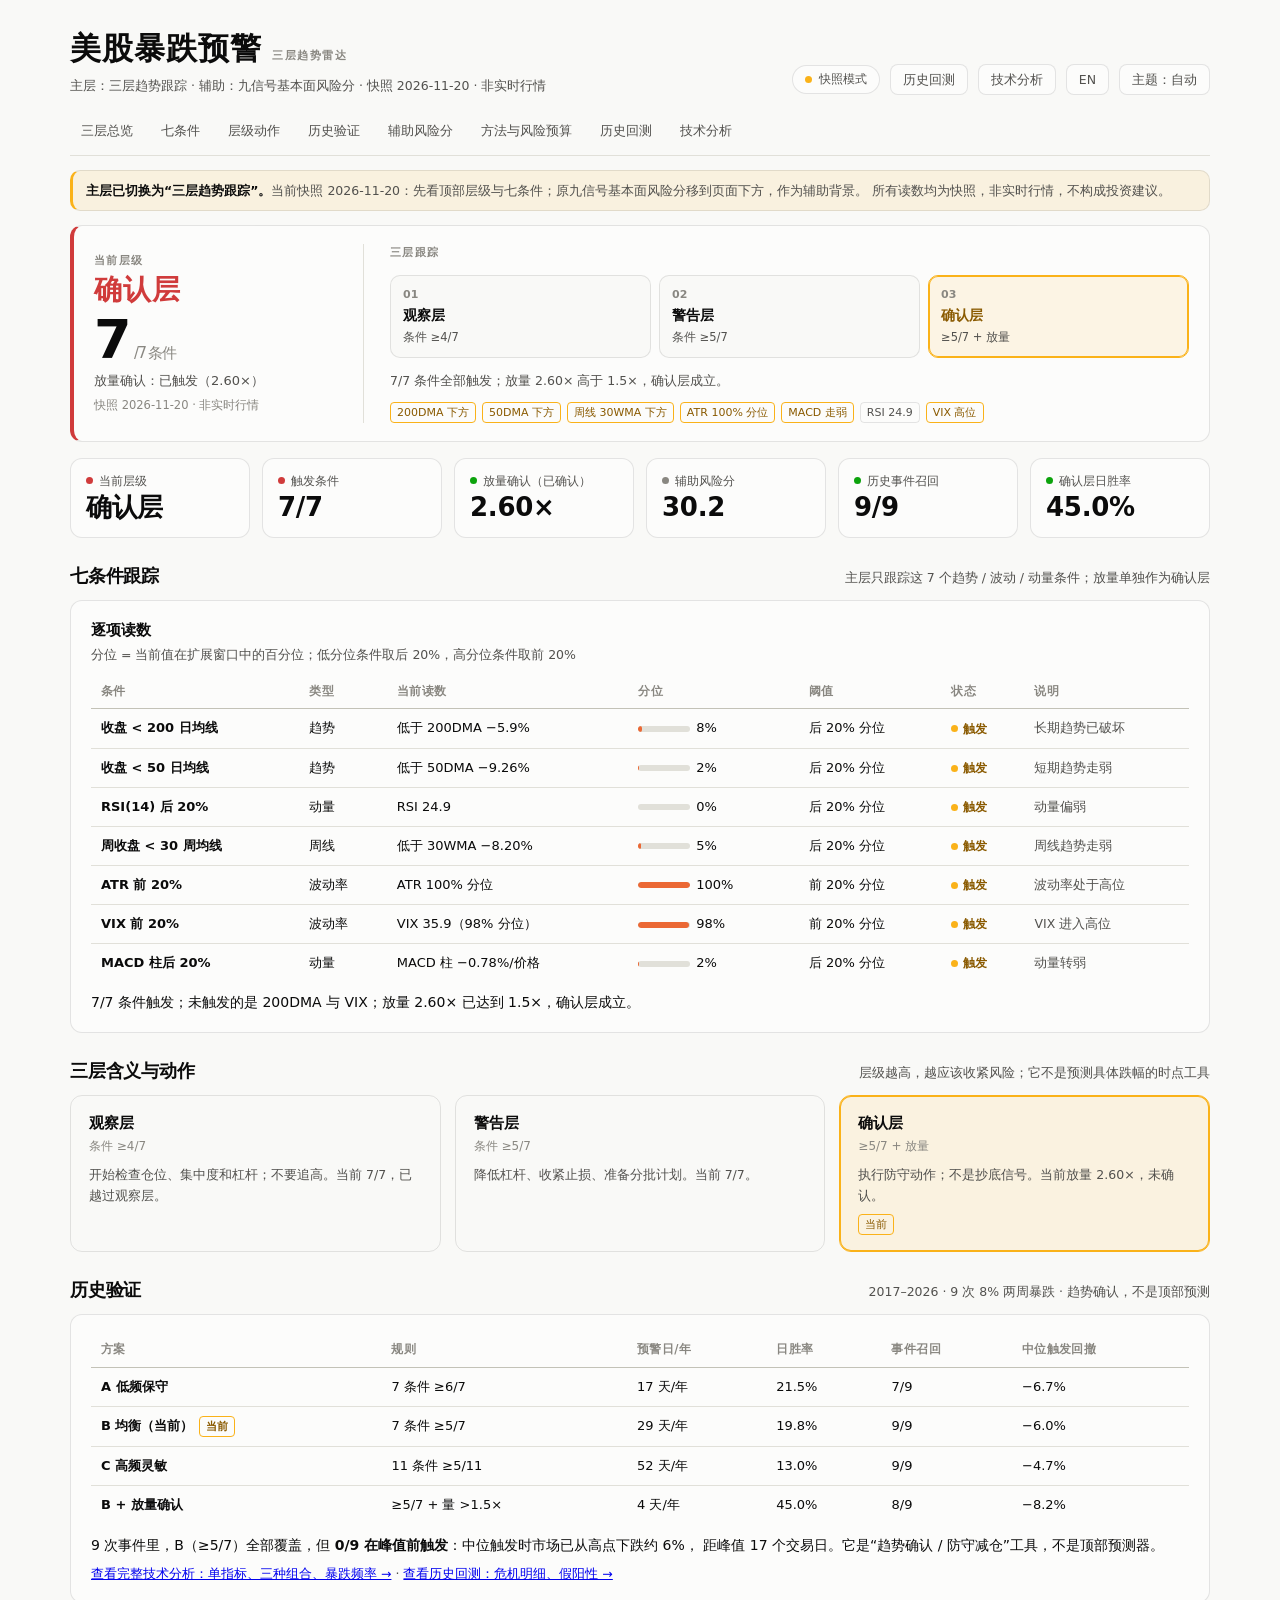
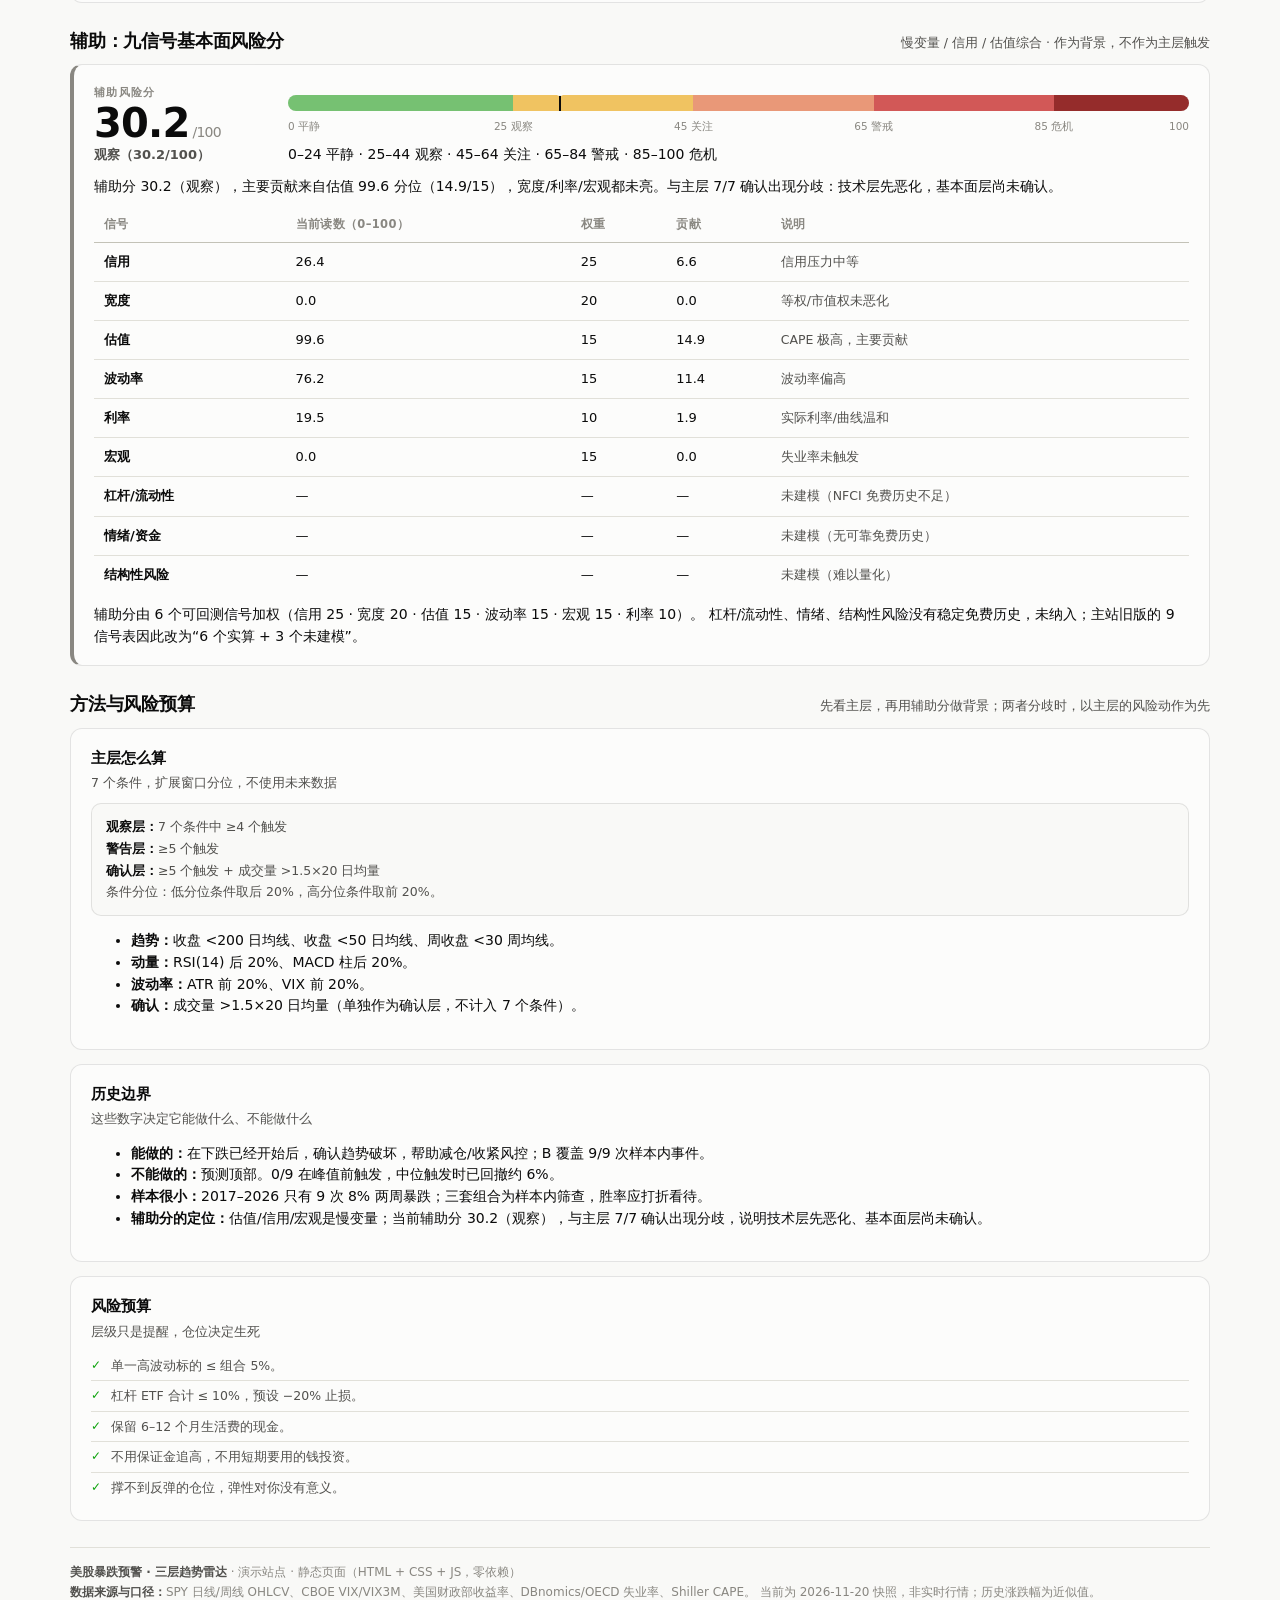
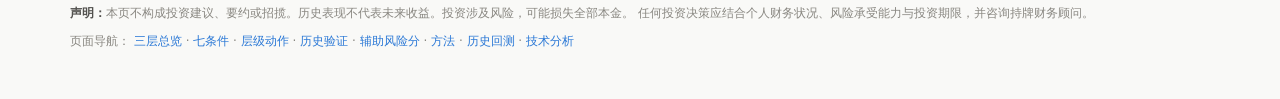
==== commit 1c221b83: "chore: daily data update (2026-11-21)" ====
--- a/index.html
+++ b/index.html
@@ -358,7 +358,7 @@
         <li><b>能做的：</b>在下跌已经开始后，确认趋势破坏，帮助减仓/收紧风控；B 覆盖 9/9 次样本内事件。</li>
         <li><b>不能做的：</b>预测顶部。0/9 在峰值前触发，中位触发时已回撤约 6%。</li>
         <li><b>样本很小：</b>2017–2026 只有 9 次 8% 两周暴跌；三套组合为样本内筛查，胜率应打折看待。</li>
-        <li><b>辅助分的定位：</b>估值/信用/宏观是慢变量；当前辅助分 28.5（观察），与主层 6/7 警告出现分歧，说明技术层先恶化、基本面层尚未确认。</li>
+        <li><b>辅助分的定位：</b>估值/信用/宏观是慢变量；当前辅助分 30.2（观察），与主层 7/7 确认出现分歧，说明技术层先恶化、基本面层尚未确认。</li>
       </ul>
     </div>
 
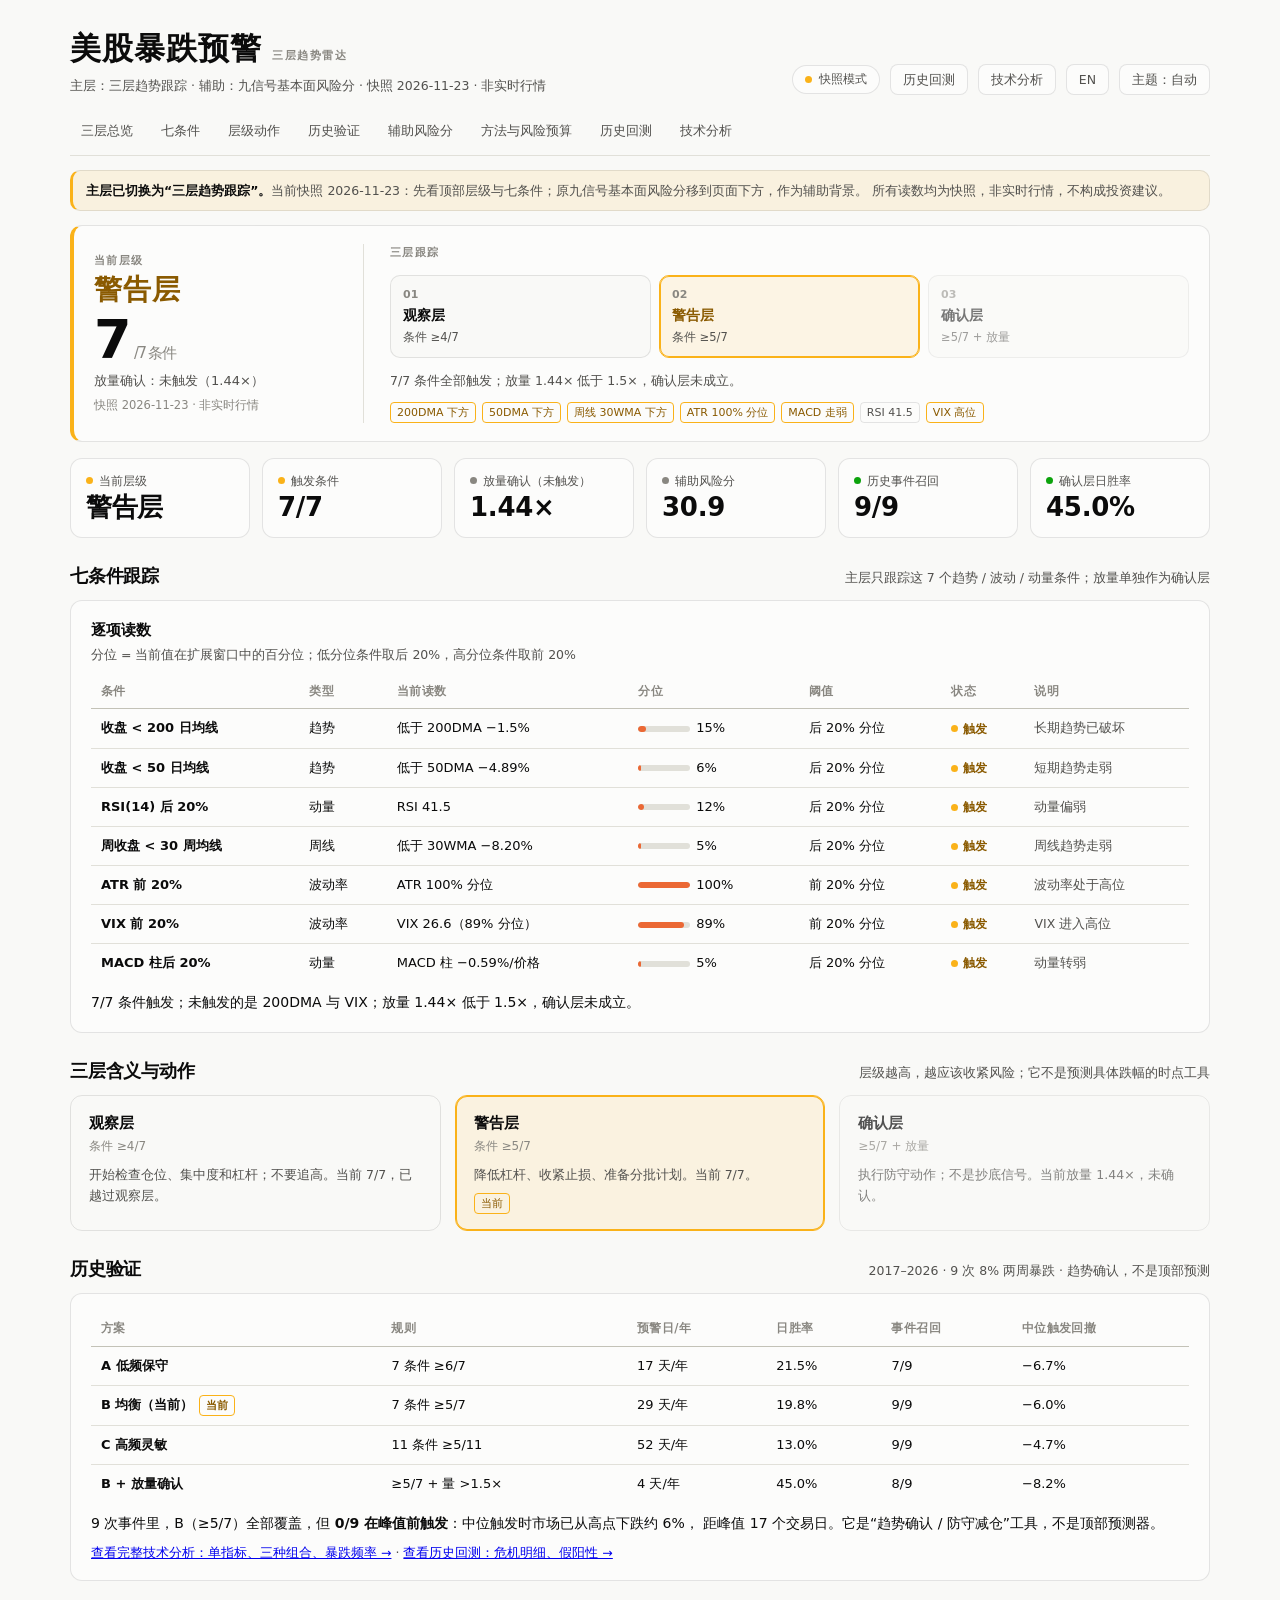
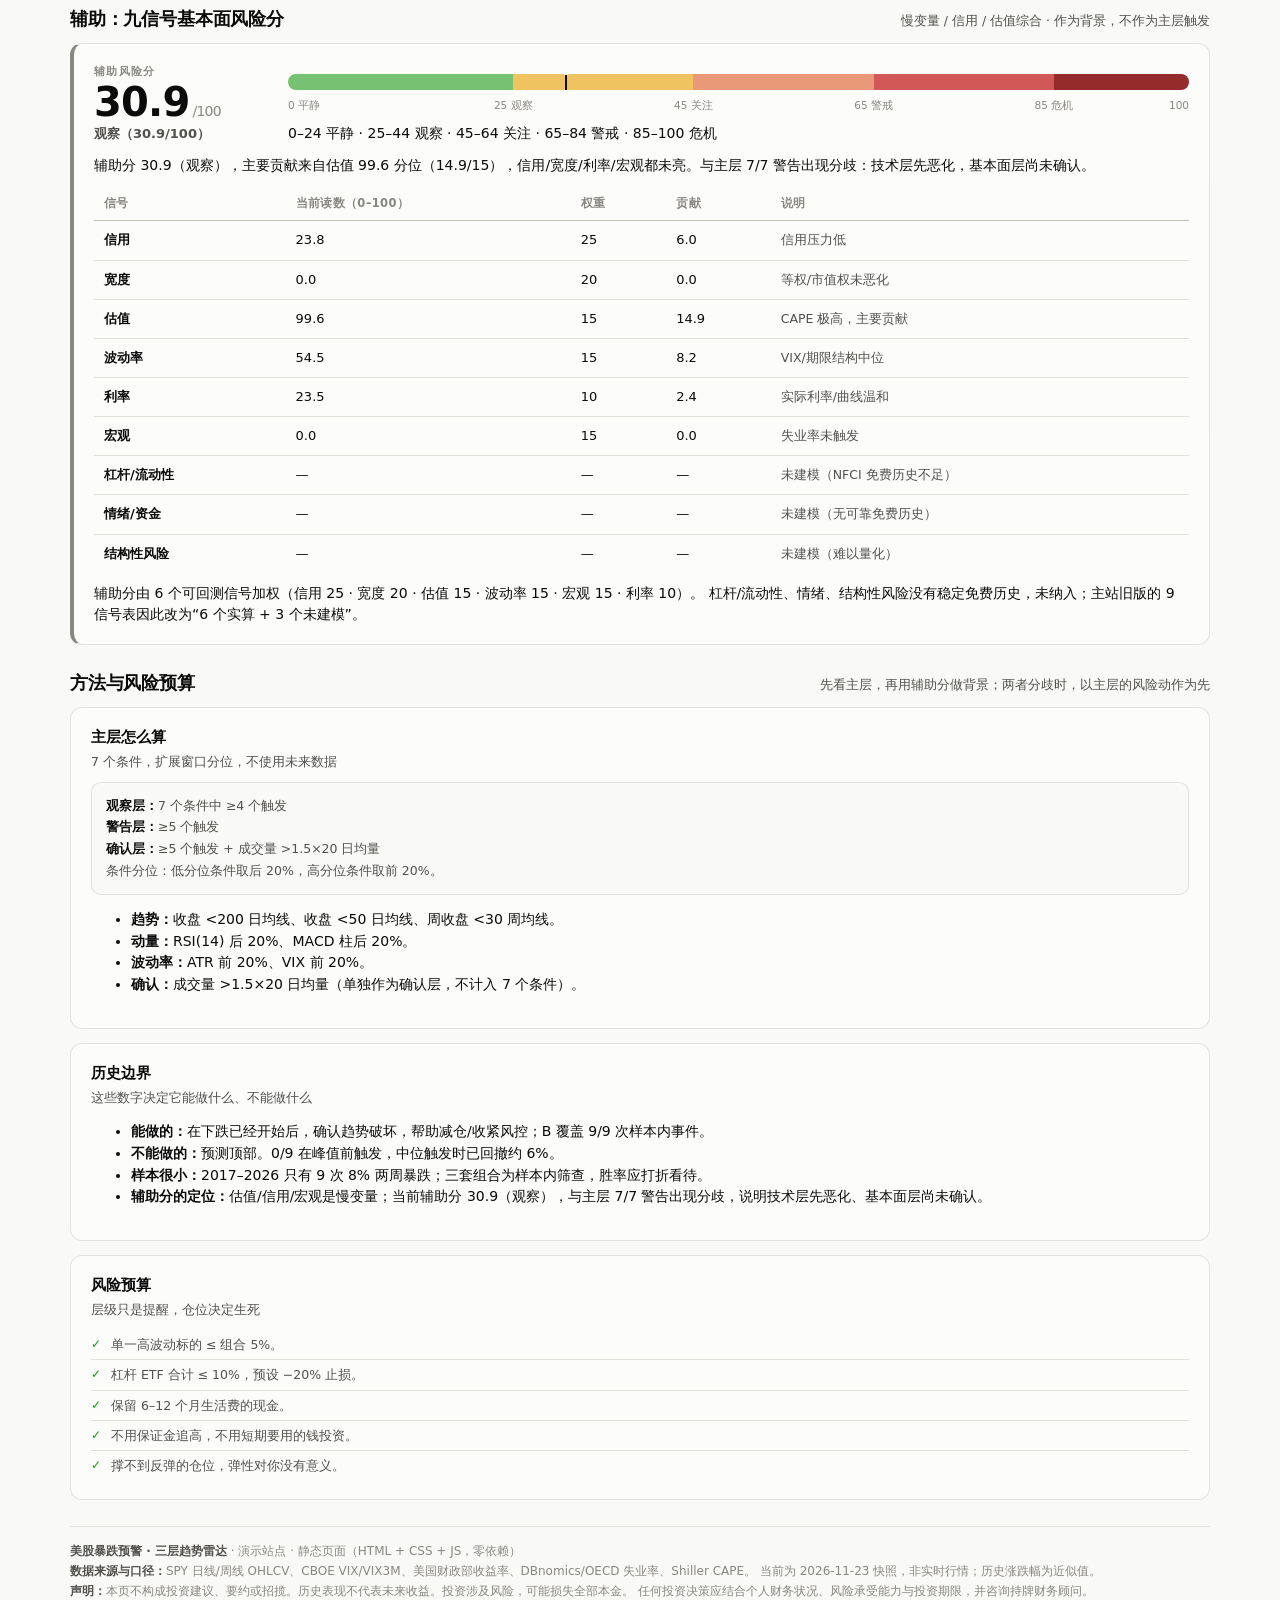
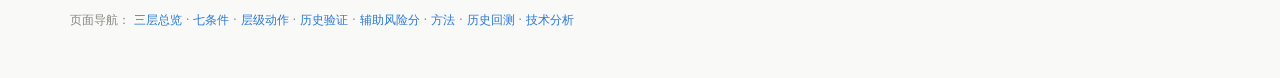
==== commit 9d5efb9f: "chore: daily data update (2026-11-24)" ====
--- a/index.html
+++ b/index.html
@@ -358,7 +358,7 @@
         <li><b>能做的：</b>在下跌已经开始后，确认趋势破坏，帮助减仓/收紧风控；B 覆盖 9/9 次样本内事件。</li>
         <li><b>不能做的：</b>预测顶部。0/9 在峰值前触发，中位触发时已回撤约 6%。</li>
         <li><b>样本很小：</b>2017–2026 只有 9 次 8% 两周暴跌；三套组合为样本内筛查，胜率应打折看待。</li>
-        <li><b>辅助分的定位：</b>估值/信用/宏观是慢变量；当前辅助分 30.2（观察），与主层 7/7 确认出现分歧，说明技术层先恶化、基本面层尚未确认。</li>
+        <li><b>辅助分的定位：</b>估值/信用/宏观是慢变量；当前辅助分 30.9（观察），与主层 7/7 警告出现分歧，说明技术层先恶化、基本面层尚未确认。</li>
       </ul>
     </div>
 
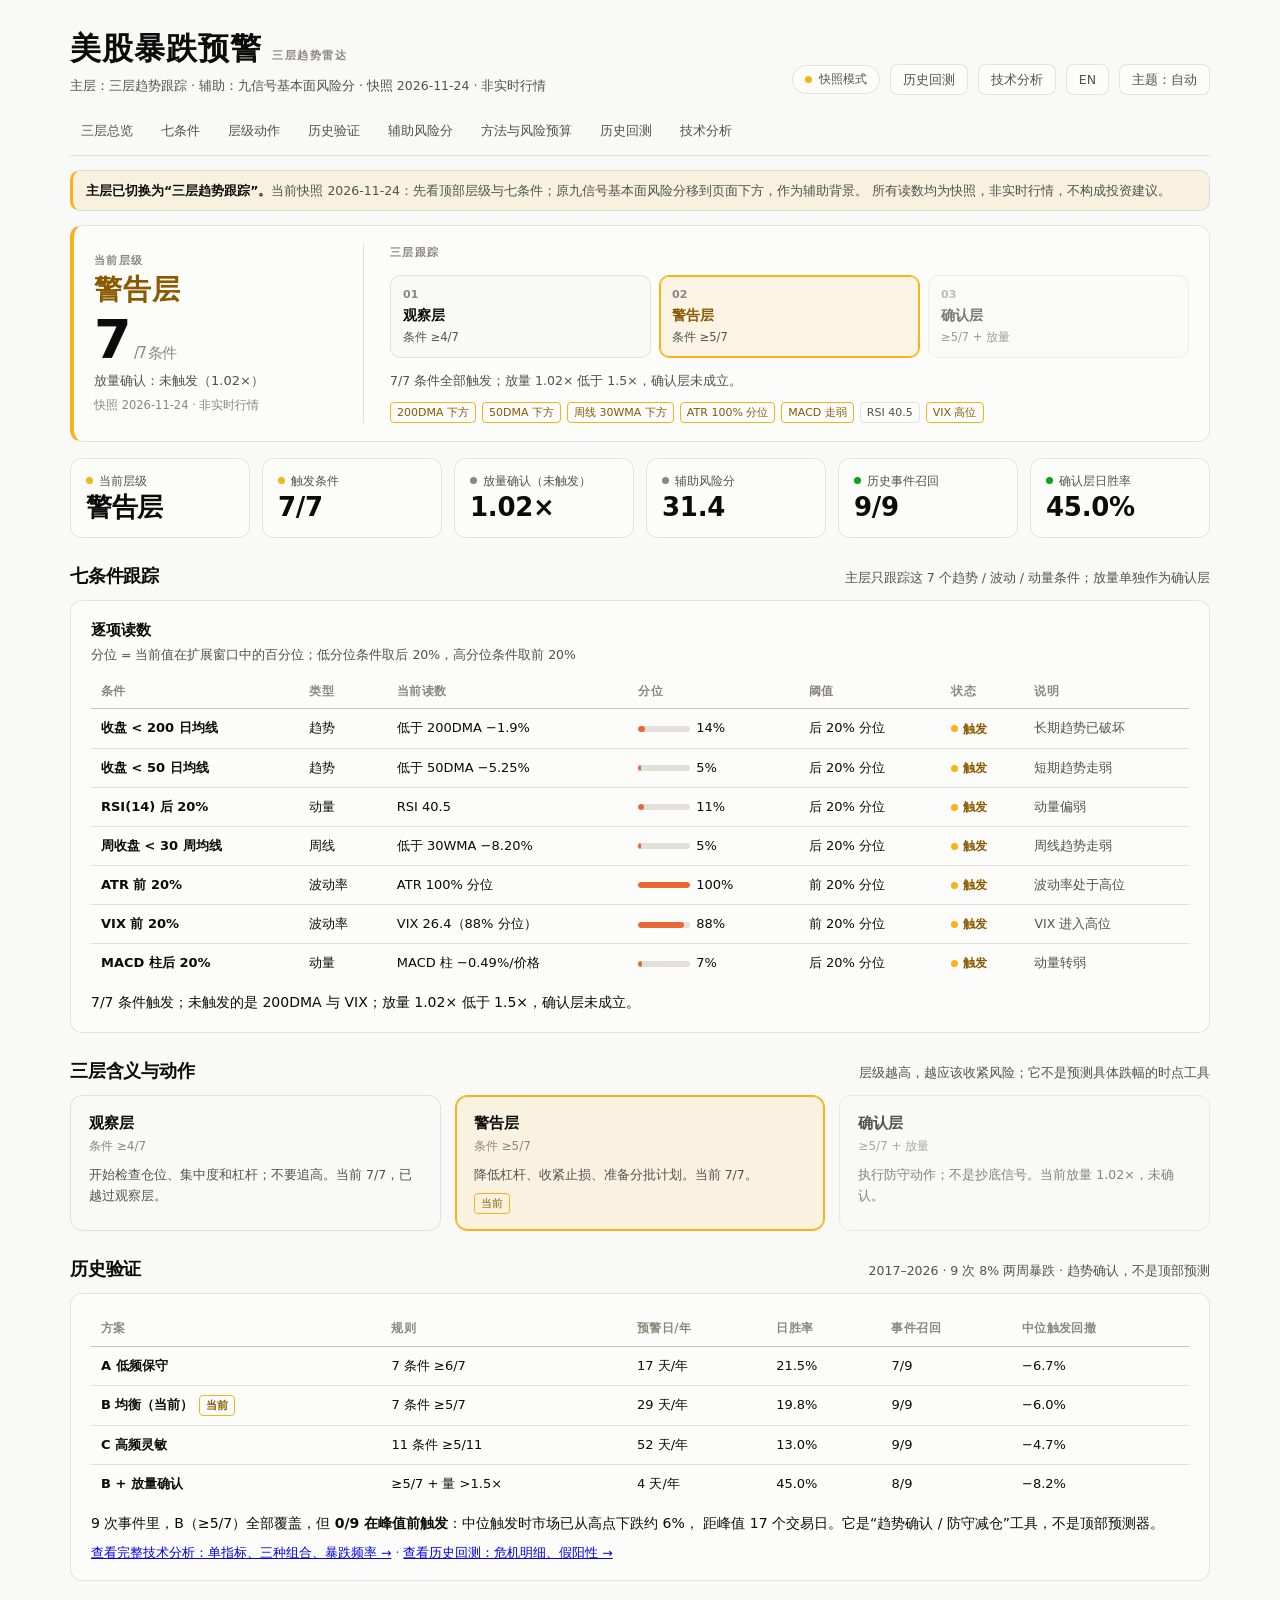
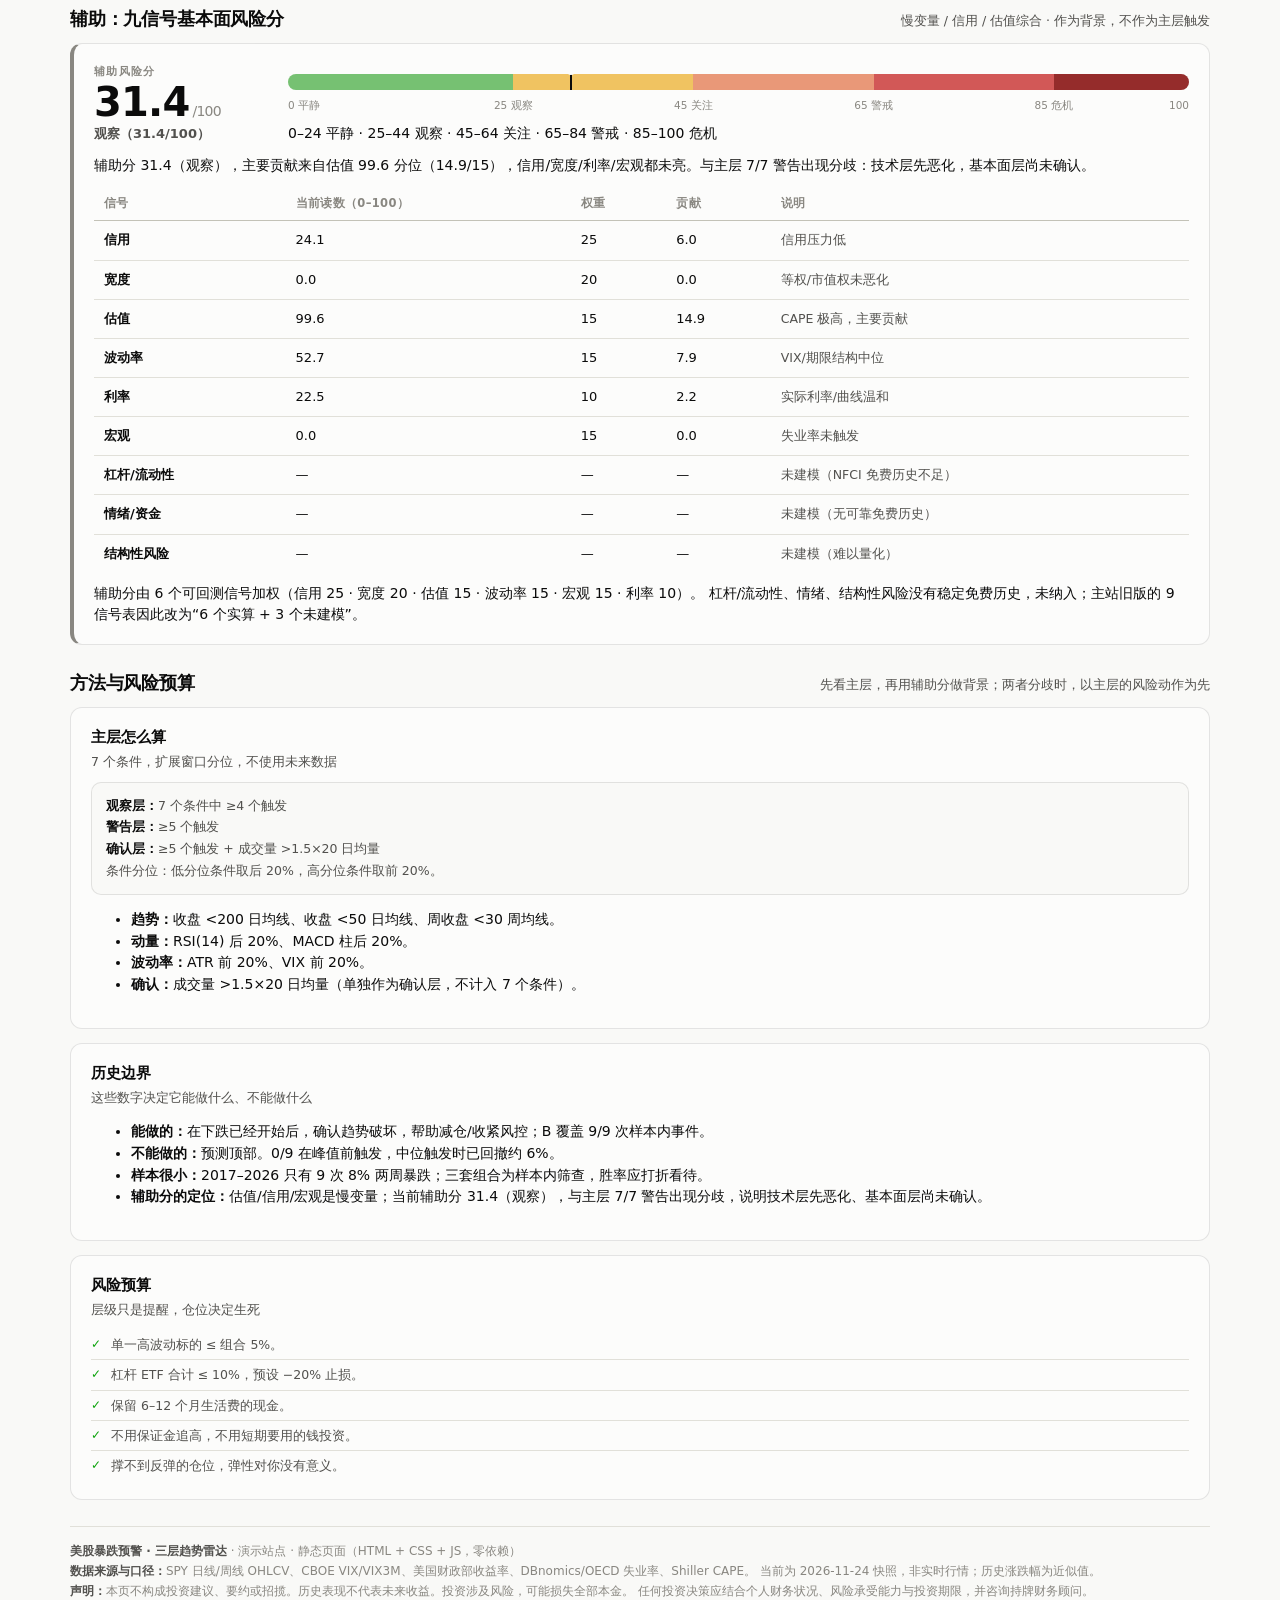
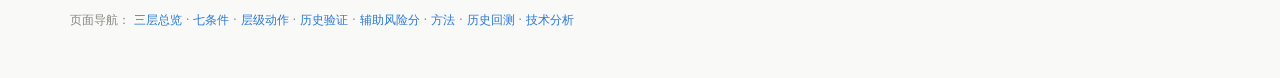
==== commit c18079b2: "chore: daily data update (2026-11-25)" ====
--- a/index.html
+++ b/index.html
@@ -358,7 +358,7 @@
         <li><b>能做的：</b>在下跌已经开始后，确认趋势破坏，帮助减仓/收紧风控；B 覆盖 9/9 次样本内事件。</li>
         <li><b>不能做的：</b>预测顶部。0/9 在峰值前触发，中位触发时已回撤约 6%。</li>
         <li><b>样本很小：</b>2017–2026 只有 9 次 8% 两周暴跌；三套组合为样本内筛查，胜率应打折看待。</li>
-        <li><b>辅助分的定位：</b>估值/信用/宏观是慢变量；当前辅助分 30.9（观察），与主层 7/7 警告出现分歧，说明技术层先恶化、基本面层尚未确认。</li>
+        <li><b>辅助分的定位：</b>估值/信用/宏观是慢变量；当前辅助分 31.4（观察），与主层 7/7 警告出现分歧，说明技术层先恶化、基本面层尚未确认。</li>
       </ul>
     </div>
 
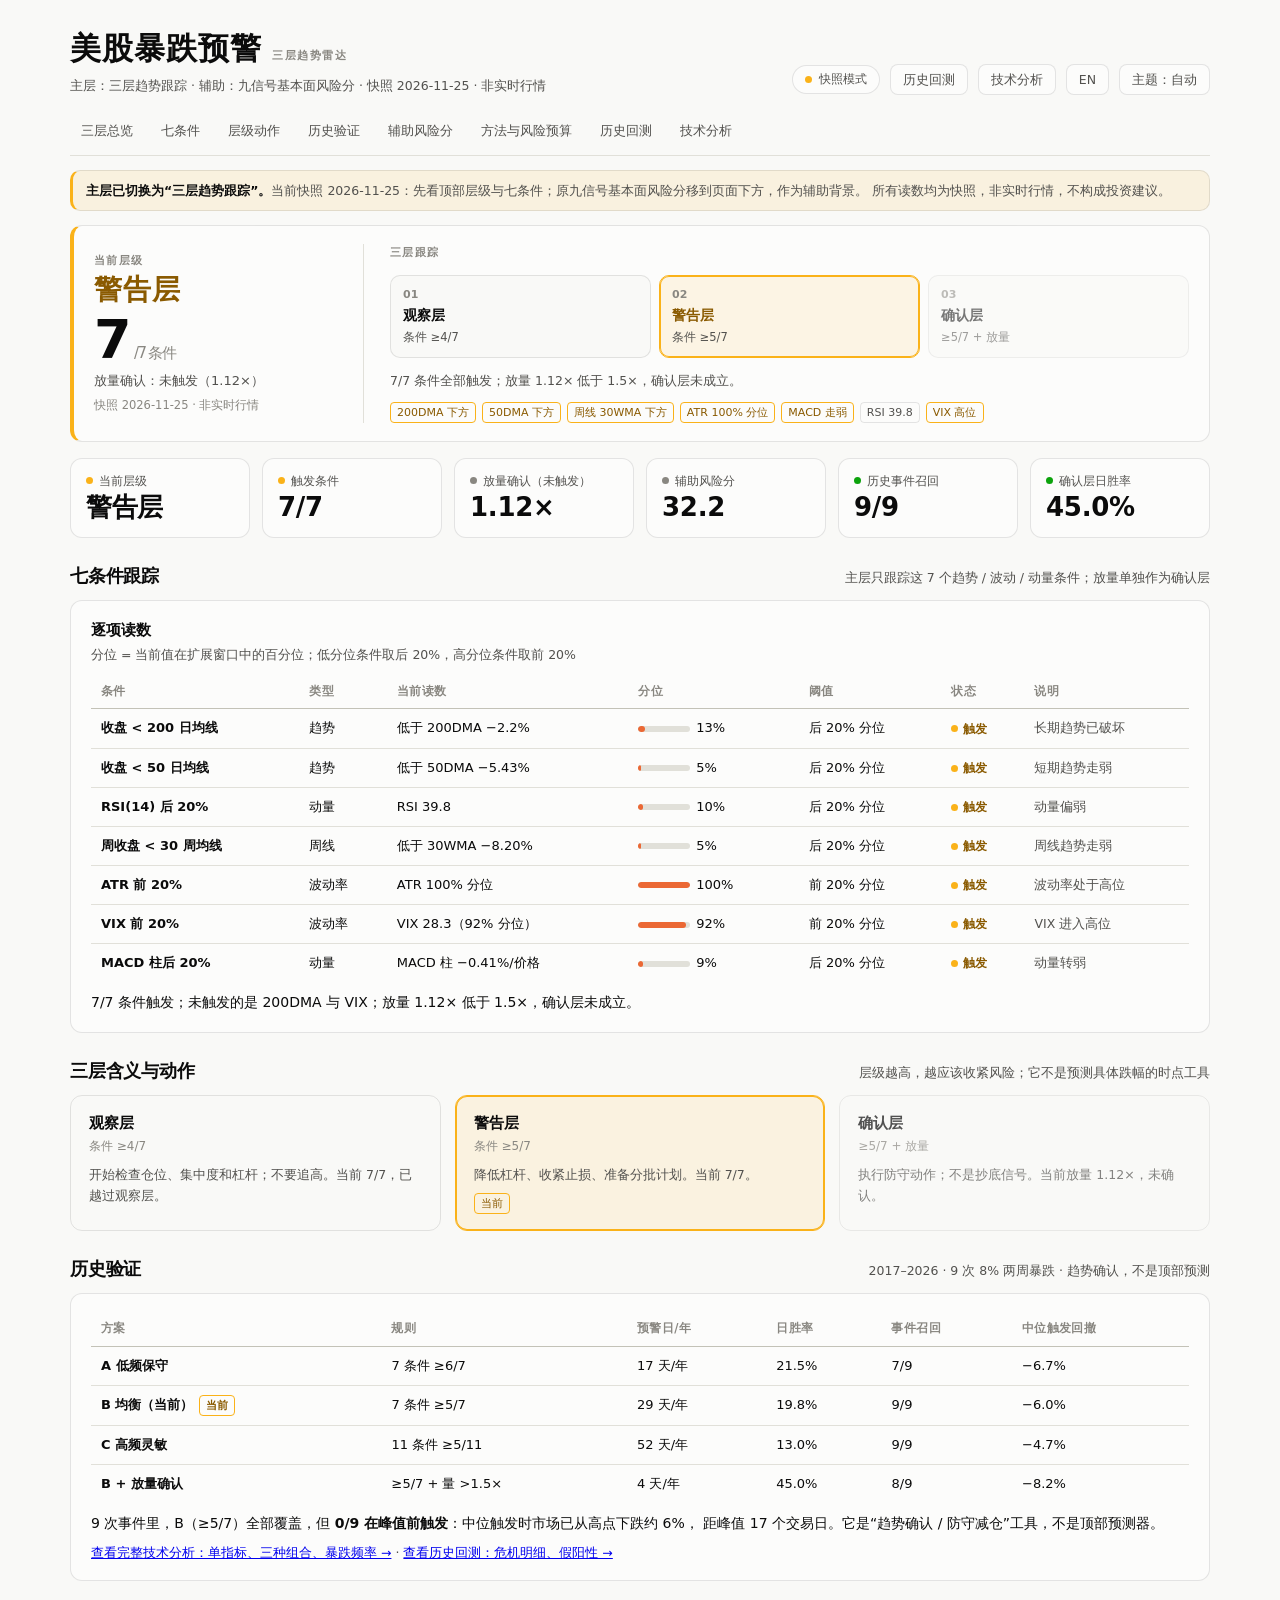
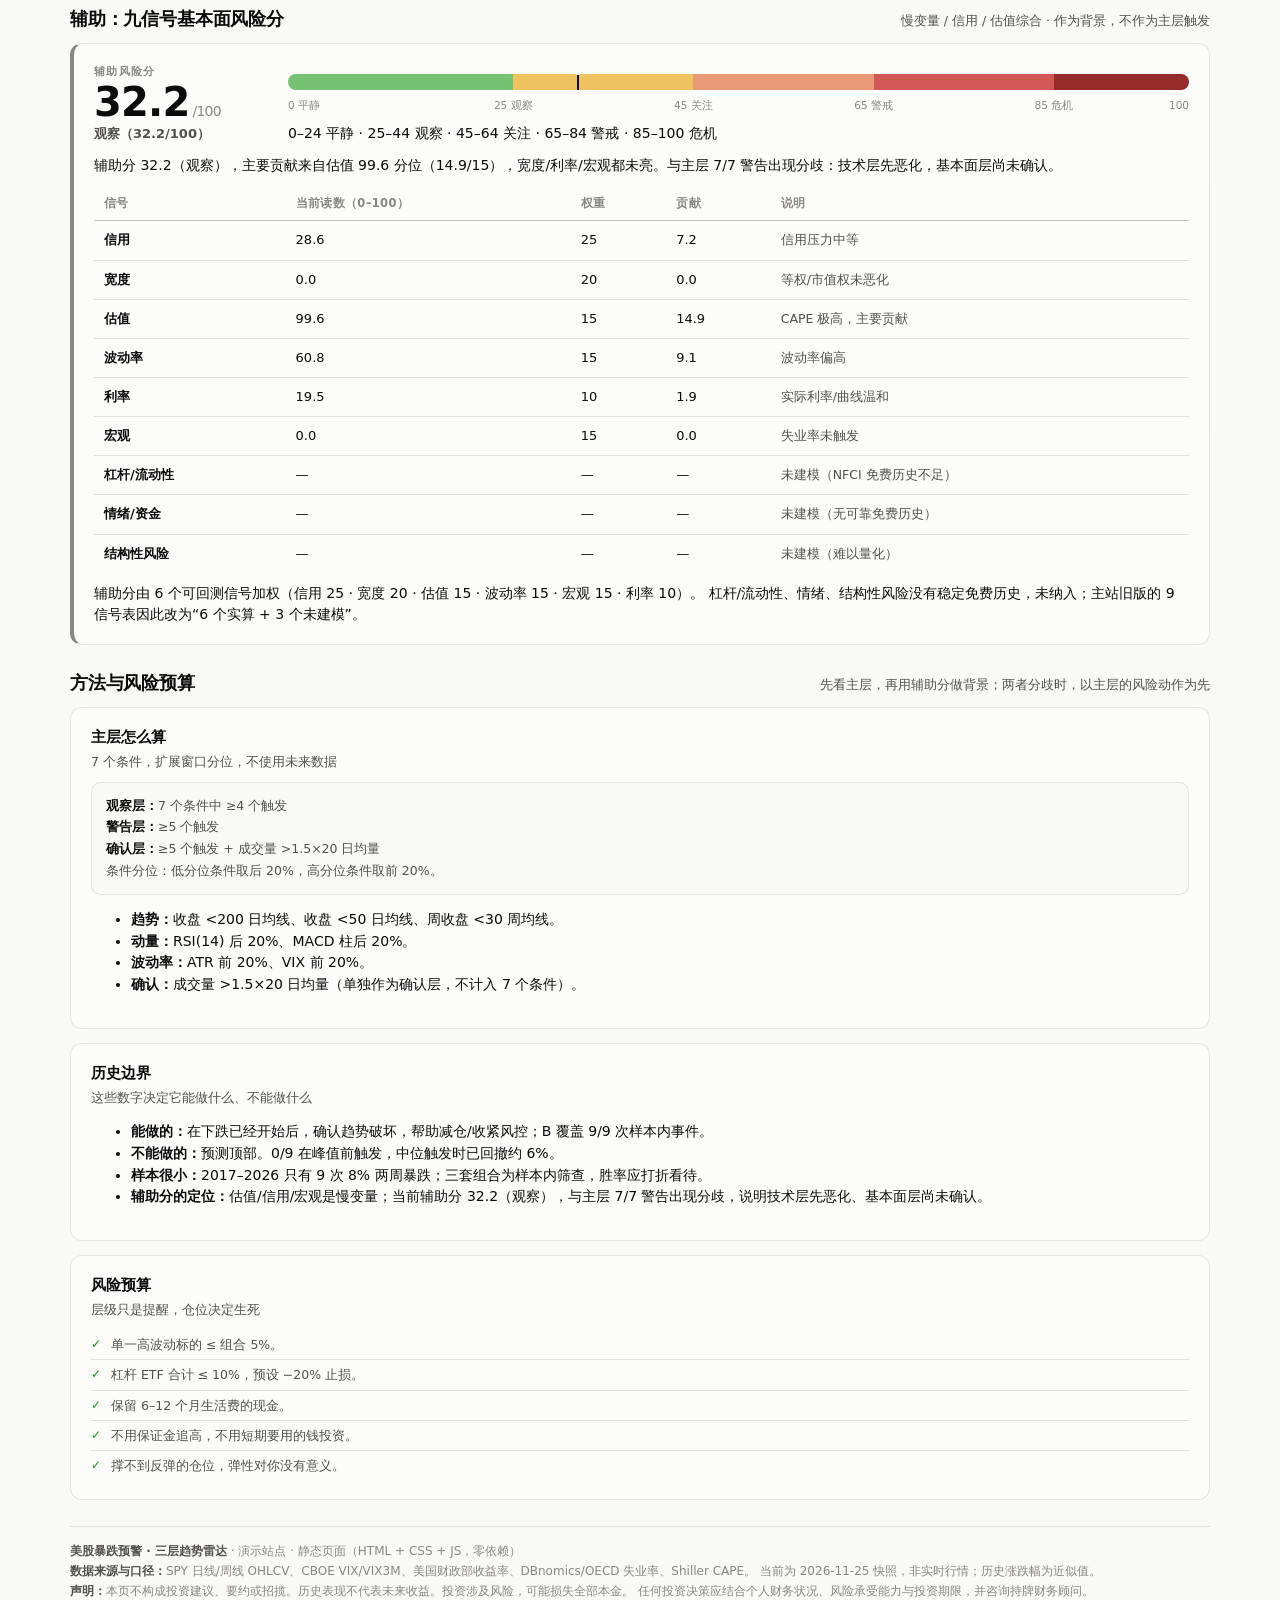
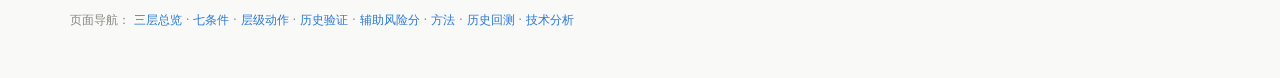
==== commit 28958f2b: "chore: daily data update (2026-11-26)" ====
--- a/index.html
+++ b/index.html
@@ -358,7 +358,7 @@
         <li><b>能做的：</b>在下跌已经开始后，确认趋势破坏，帮助减仓/收紧风控；B 覆盖 9/9 次样本内事件。</li>
         <li><b>不能做的：</b>预测顶部。0/9 在峰值前触发，中位触发时已回撤约 6%。</li>
         <li><b>样本很小：</b>2017–2026 只有 9 次 8% 两周暴跌；三套组合为样本内筛查，胜率应打折看待。</li>
-        <li><b>辅助分的定位：</b>估值/信用/宏观是慢变量；当前辅助分 31.4（观察），与主层 7/7 警告出现分歧，说明技术层先恶化、基本面层尚未确认。</li>
+        <li><b>辅助分的定位：</b>估值/信用/宏观是慢变量；当前辅助分 32.2（观察），与主层 7/7 警告出现分歧，说明技术层先恶化、基本面层尚未确认。</li>
       </ul>
     </div>
 
